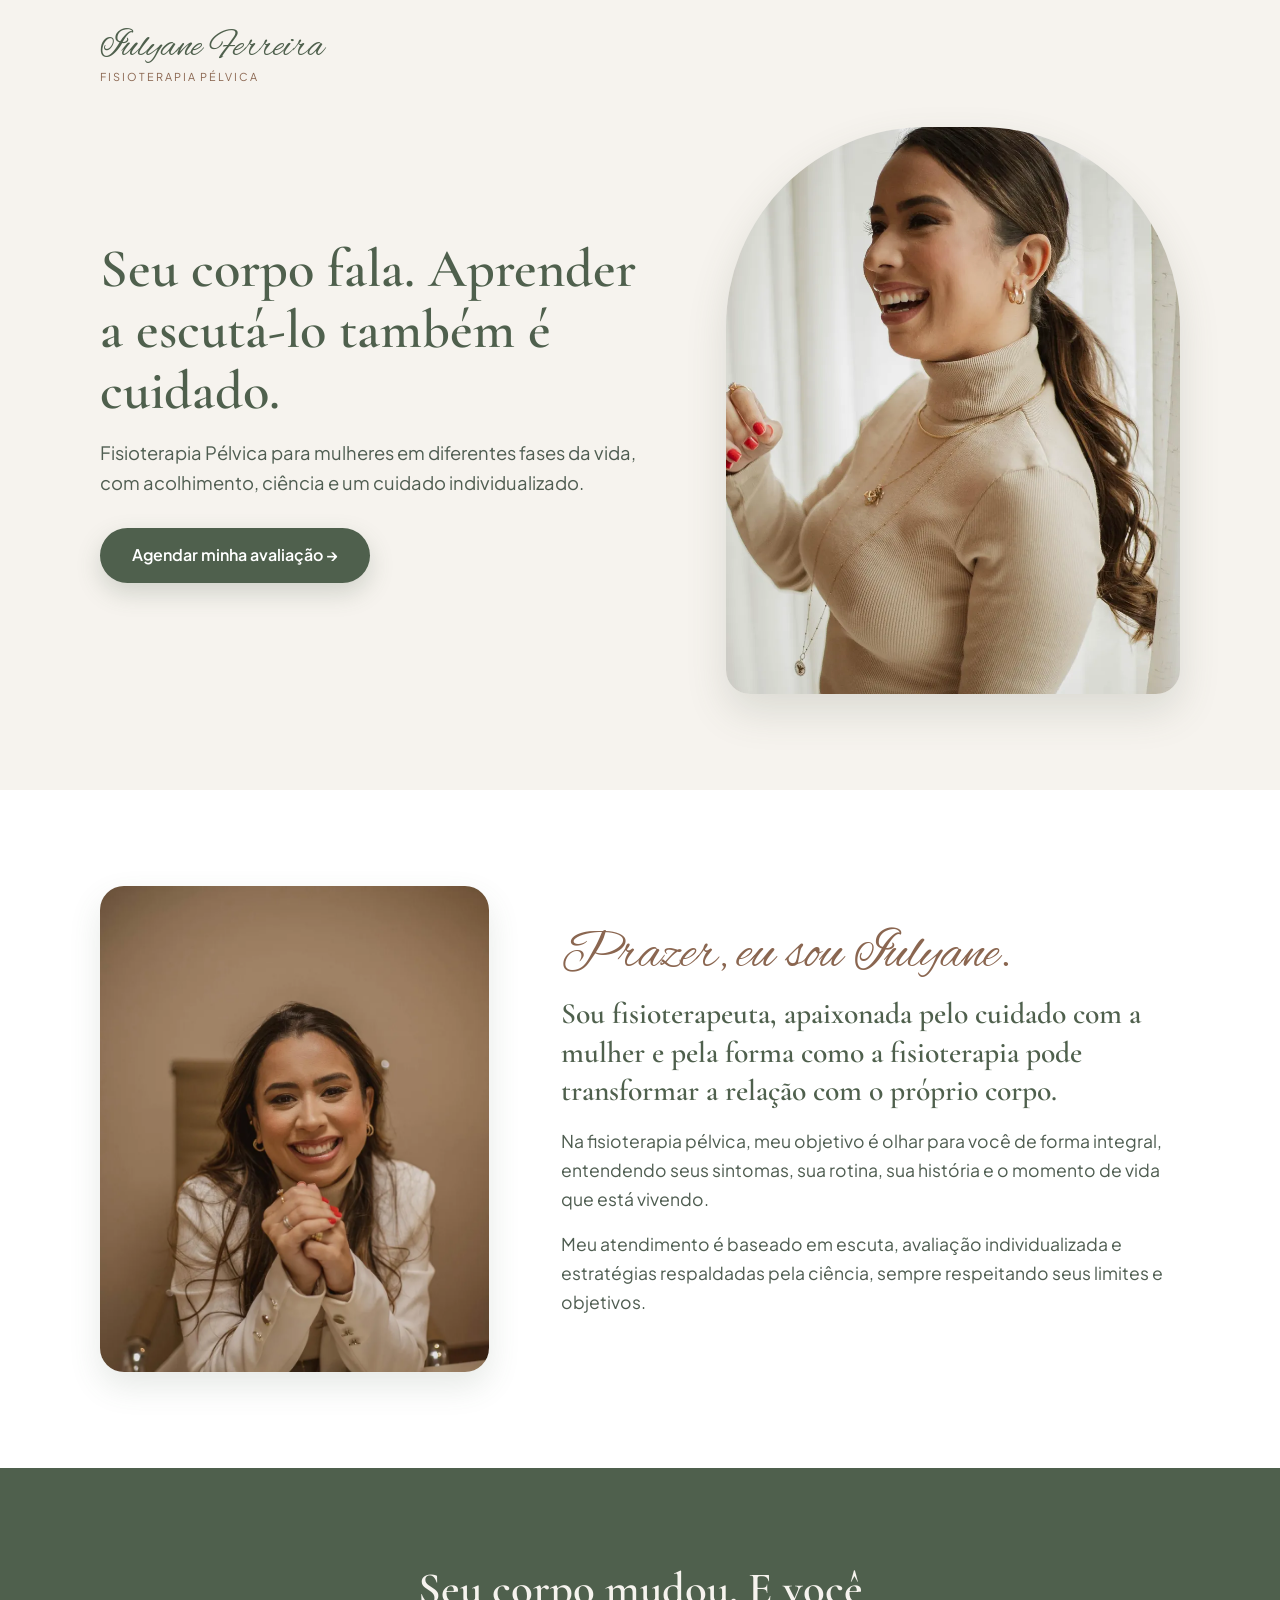
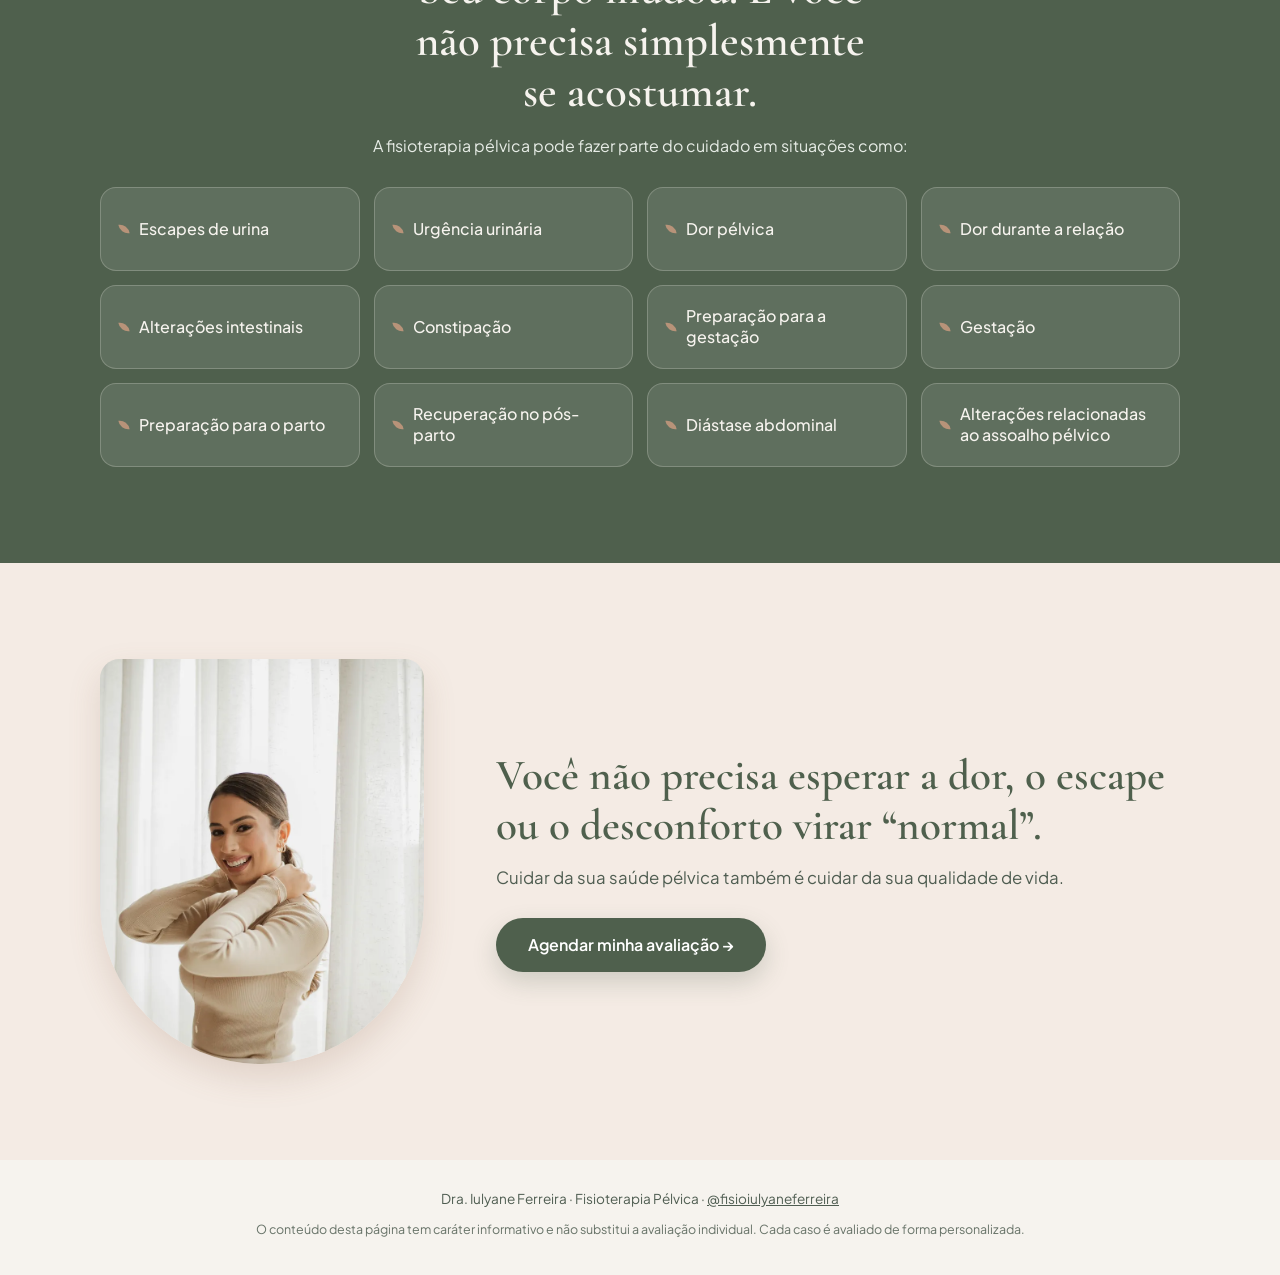
==== agendamento/index.html @ 3854b783 "feat: pagina /agendamento (fisioterapia pelvica) Co-Authored-By: Claude Sonnet 5.5 <noreply@anthropi" ====
<!DOCTYPE html>
<html lang="pt-BR">
<head>
  <meta charset="UTF-8">
  <meta name="viewport" content="width=device-width, initial-scale=1.0">

  <title>Fisioterapia Pélvica para Mulheres | Dra. Iulyane Ferreira</title>
  <meta name="description" content="Fisioterapia pélvica para mulheres em diferentes fases da vida, com acolhimento, ciência e cuidado individualizado. Agende sua avaliação com a Dra. Iulyane.">
  <meta name="author" content="Iulyane Ferreira">
  <meta name="robots" content="index, follow, max-image-preview:large">
  <link rel="canonical" href="https://iuly.vercel.app/agendamento">
  <meta name="theme-color" content="#F6F3EE">

  <meta property="og:locale" content="pt_BR">
  <meta property="og:type" content="website">
  <meta property="og:url" content="https://iuly.vercel.app/agendamento">
  <meta property="og:site_name" content="Dra. Iulyane Ferreira">
  <meta property="og:title" content="Fisioterapia Pélvica para Mulheres | Dra. Iulyane Ferreira">
  <meta property="og:description" content="Cuidado individualizado, com acolhimento e ciência, para mulheres em diferentes fases da vida. Agende sua avaliação.">
  <meta property="og:image" content="https://iuly.vercel.app/assets/images/agendamento/og-agendamento.jpg">
  <meta property="og:image:width" content="1200">
  <meta property="og:image:height" content="630">
  <meta property="og:image:alt" content="Dra. Iulyane Ferreira, fisioterapeuta pélvica, sorrindo perto de uma janela">
  <meta name="twitter:card" content="summary_large_image">
  <meta name="twitter:title" content="Fisioterapia Pélvica para Mulheres | Dra. Iulyane Ferreira">
  <meta name="twitter:description" content="Cuidado individualizado, com acolhimento e ciência, para mulheres em diferentes fases da vida.">
  <meta name="twitter:image" content="https://iuly.vercel.app/assets/images/agendamento/og-agendamento.jpg">

  <link rel="icon" type="image/png" sizes="32x32" href="/assets/images/logo_verde.png">
  <link rel="apple-touch-icon" href="/assets/images/logo_verde.png">

  <link rel="preload" as="image" href="/assets/images/agendamento/iuly-hero.webp" type="image/webp" fetchpriority="high">
  <link rel="preconnect" href="https://fonts.googleapis.com">
  <link rel="preconnect" href="https://fonts.gstatic.com" crossorigin>
  <link href="https://fonts.googleapis.com/css2?family=Alex+Brush&family=Cormorant+Garamond:wght@500;600;700&family=Plus+Jakarta+Sans:wght@400;500;600;700&display=swap" rel="stylesheet">
  <link rel="stylesheet" href="/agendamento/agendamento.css">

  <!-- Meta Pixel (mesmo pixel da LP) -->
  <script>
    !function(f,b,e,v,n,t,s)
    {if(f.fbq)return;n=f.fbq=function(){n.callMethod?
    n.callMethod.apply(n,arguments):n.queue.push(arguments)};
    if(!f._fbq)f._fbq=n;n.push=n;n.loaded=!0;n.version='2.0';
    n.queue=[];t=b.createElement(e);t.async=!0;
    t.src=v;s=b.getElementsByTagName(e)[0];
    s.parentNode.insertBefore(t,s)}(window, document,'script',
    'https://connect.facebook.net/en_US/fbevents.js');
    fbq('init', '1890959445088196');
    fbq('track', 'PageView');
    fbq('track', 'ViewContent', {content_name: 'Agendamento Fisioterapia Pélvica', content_category: 'Serviço'});
  </script>
  <noscript><img height="1" width="1" style="display:none" alt=""
    src="https://www.facebook.com/tr?id=1890959445088196&ev=PageView&noscript=1"
  /></noscript>

  <script type="application/ld+json">
  {
    "@context": "https://schema.org",
    "@type": ["LocalBusiness", "MedicalBusiness"],
    "name": "Dra. Iulyane Ferreira | Fisioterapia Pélvica",
    "description": "Fisioterapia pélvica para mulheres em diferentes fases da vida, com acolhimento, ciência e cuidado individualizado.",
    "url": "https://iuly.vercel.app/agendamento",
    "image": "https://iuly.vercel.app/assets/images/agendamento/og-agendamento.jpg",
    "sameAs": ["https://www.instagram.com/fisioiulyaneferreira/"],
    "employee": {
      "@type": "Person",
      "name": "Iulyane Ferreira",
      "jobTitle": "Fisioterapeuta pélvica",
      "sameAs": "https://www.instagram.com/fisioiulyaneferreira/"
    }
  }
  </script>
</head>
<body>
  <header class="topbar">
    <p class="brand">Iulyane Ferreira <span>Fisioterapia Pélvica</span></p>
  </header>

  <main>
    <!-- 1. Primeira tela -->
    <section class="hero">
      <div class="container hero-grid">
        <div class="hero-text">
          <h1>Seu corpo fala. Aprender a escutá-lo também é cuidado.</h1>
          <p class="lead">Fisioterapia Pélvica para mulheres em diferentes fases da vida, com acolhimento, ciência e um cuidado individualizado.</p>
          <a class="btn js-wa" href="https://wa.me/__WHATSAPP__?text=Ol%C3%A1%2C%20Iulyane!%20Vim%20pelo%20seu%20site%20e%20quero%20agendar%20minha%20avalia%C3%A7%C3%A3o%20de%20fisioterapia%20p%C3%A9lvica." target="_blank" rel="noopener" data-local="hero">Agendar minha avaliação →</a>
        </div>
        <div class="hero-photo">
          <img src="/assets/images/agendamento/iuly-hero.webp" alt="Dra. Iulyane Ferreira, fisioterapeuta pélvica, sorrindo ao lado de uma cortina clara" width="900" height="1350" fetchpriority="high">
        </div>
      </div>
    </section>

    <!-- 2. Apresentação -->
    <section class="about">
      <div class="container about-grid">
        <div class="about-photo">
          <img src="/assets/images/agendamento/iuly-apresentacao.webp" alt="Iulyane em seu consultório, sorrindo com as mãos entrelaçadas" width="900" height="1350" loading="lazy">
        </div>
        <div class="about-text">
          <p class="script">Prazer, eu sou Iulyane.</p>
          <p class="big">Sou fisioterapeuta, apaixonada pelo cuidado com a mulher e pela forma como a fisioterapia pode transformar a relação com o próprio corpo.</p>
          <p>Na fisioterapia pélvica, meu objetivo é olhar para você de forma integral, entendendo seus sintomas, sua rotina, sua história e o momento de vida que está vivendo.</p>
          <p>Meu atendimento é baseado em escuta, avaliação individualizada e estratégias respaldadas pela ciência, sempre respeitando seus limites e objetivos.</p>
        </div>
      </div>
    </section>

    <!-- 3. Quando pode ajudar -->
    <section class="help">
      <div class="container">
        <h2>Seu corpo mudou. E você não precisa simplesmente se acostumar.</h2>
        <p class="help-intro">A fisioterapia pélvica pode fazer parte do cuidado em situações como:</p>
        <ul class="topics">
          <li>Escapes de urina</li>
          <li>Urgência urinária</li>
          <li>Dor pélvica</li>
          <li>Dor durante a relação</li>
          <li>Alterações intestinais</li>
          <li>Constipação</li>
          <li>Preparação para a gestação</li>
          <li>Gestação</li>
          <li>Preparação para o parto</li>
          <li>Recuperação no pós-parto</li>
          <li>Diástase abdominal</li>
          <li>Alterações relacionadas ao assoalho pélvico</li>
        </ul>
      </div>
    </section>

    <!-- 4. Fechamento -->
    <section class="closing">
      <div class="container closing-grid">
        <div class="closing-photo">
          <img src="/assets/images/agendamento/iuly-fechamento.webp" alt="Iulyane sorrindo, com as mãos perto do ombro, junto a uma janela com cortinas" width="800" height="1200" loading="lazy">
        </div>
        <div class="closing-text">
          <h2>Você não precisa esperar a dor, o escape ou o desconforto virar “normal”.</h2>
          <p>Cuidar da sua saúde pélvica também é cuidar da sua qualidade de vida.</p>
          <a class="btn js-wa" href="https://wa.me/__WHATSAPP__?text=Ol%C3%A1%2C%20Iulyane!%20Vim%20pelo%20seu%20site%20e%20quero%20agendar%20minha%20avalia%C3%A7%C3%A3o%20de%20fisioterapia%20p%C3%A9lvica." target="_blank" rel="noopener" data-local="fechamento">Agendar minha avaliação →</a>
        </div>
      </div>
    </section>
  </main>

  <footer class="foot">
    <div class="container">
      <p>Dra. Iulyane Ferreira · Fisioterapia Pélvica · <a href="https://www.instagram.com/fisioiulyaneferreira/" target="_blank" rel="noopener">@fisioiulyaneferreira</a></p>
      <p class="disclaimer">O conteúdo desta página tem caráter informativo e não substitui a avaliação individual. Cada caso é avaliado de forma personalizada.</p>
    </div>
  </footer>

  <div class="sticky-cta" id="sticky-cta" aria-hidden="true">
    <a class="btn js-wa" href="https://wa.me/__WHATSAPP__?text=Ol%C3%A1%2C%20Iulyane!%20Vim%20pelo%20seu%20site%20e%20quero%20agendar%20minha%20avalia%C3%A7%C3%A3o%20de%20fisioterapia%20p%C3%A9lvica." target="_blank" rel="noopener" data-local="sticky" tabindex="-1">Agendar minha avaliação →</a>
  </div>

  <script src="/agendamento/agendamento.js" defer></script>
</body>
</html>
---- agendamento/agendamento.css ----
/* /agendamento — identidade da LP Recomeço Pós-Parto (sage, nude, creme) */
:root {
  --bg-main: #F6F3EE;
  --bg-surface: #FFFFFF;
  --sage: #4F604D;
  --sage-hover: #3E4D3C;
  --sage-light: #E7ECE6;
  --nude: #B89379;
  --nude-dark: #8A6650;
  --nude-light: #F4EBE4;
  --text-dark: #242E25;
  --text-muted: #4F5D51;
  --font-sans: 'Plus Jakarta Sans', system-ui, sans-serif;
  --font-serif: 'Cormorant Garamond', Georgia, serif;
  --font-script: 'Alex Brush', cursive;
}

*, *::before, *::after { box-sizing: border-box; margin: 0; padding: 0; }

html { font-size: 16px; background: var(--bg-main); -webkit-text-size-adjust: 100%; }

body {
  font-family: var(--font-sans);
  color: var(--text-dark);
  background: var(--bg-main);
  line-height: 1.65;
  overflow-x: hidden;
  -webkit-font-smoothing: antialiased;
}

img { max-width: 100%; height: auto; display: block; }
a { color: inherit; }

.container { width: 100%; max-width: 1120px; margin: 0 auto; padding: 0 20px; }

/* Topo */
.topbar { padding: 18px 20px 4px; display: flex; justify-content: center; }
.brand { font-family: var(--font-script); font-size: 2.1rem; line-height: 1; color: var(--sage); text-align: center; }
.brand span { display: block; font-family: var(--font-sans); font-size: 0.68rem; letter-spacing: .18em; text-transform: uppercase; color: var(--nude-dark); margin-top: 6px; }

/* Botão */
.btn {
  display: inline-flex; align-items: center; justify-content: center;
  min-height: 54px; padding: 14px 32px;
  background: var(--sage); color: #fff;
  font-weight: 600; font-size: 1rem; text-decoration: none; text-align: center;
  border-radius: 9999px;
  box-shadow: 0 10px 24px rgba(79, 96, 77, 0.22);
  transition: background .2s, transform .2s;
}
.btn:hover, .btn:focus-visible { background: var(--sage-hover); transform: translateY(-1px); }
.btn:focus-visible { outline: 3px solid var(--nude); outline-offset: 3px; }

/* 1. Hero (mobile first) */
.hero { padding: 20px 0 48px; }
.hero-grid { display: flex; flex-direction: column; gap: 28px; }
.hero-photo { order: -1; }
.hero-photo img {
  width: 100%; max-width: 340px; aspect-ratio: 4 / 5; object-fit: cover; object-position: 50% 18%;
  margin: 0 auto;
  border-radius: 200px 200px 24px 24px;
  box-shadow: 0 18px 40px rgba(79, 96, 77, 0.16);
}
.hero-text { text-align: center; }
h1 {
  font-family: var(--font-serif); font-weight: 600;
  font-size: 2.3rem; line-height: 1.12; color: var(--sage);
  margin-bottom: 16px;
}
.lead { font-size: 1.05rem; color: var(--text-muted); max-width: 34rem; margin: 0 auto 26px; }
.hero-text .btn { width: 100%; max-width: 360px; }

/* 2. Apresentação */
.about { padding: 52px 0; background: var(--bg-surface); }
.about-grid { display: flex; flex-direction: column; gap: 30px; }
.about-photo img {
  width: 100%; max-width: 340px; aspect-ratio: 4 / 5; object-fit: cover; object-position: 50% 30%;
  margin: 0 auto; border-radius: 24px;
  box-shadow: 0 14px 32px rgba(79, 96, 77, 0.14);
}
.about-text p { margin-bottom: 16px; color: var(--text-muted); font-size: 1.02rem; }
.about-text .script { font-family: var(--font-script); font-size: 2.6rem; line-height: 1.1; color: var(--nude-dark); margin-bottom: 10px; }
.about-text .big { font-family: var(--font-serif); font-weight: 600; font-size: 1.5rem; line-height: 1.3; color: var(--sage); }

/* 3. Quando pode ajudar */
.help { padding: 56px 0; background: var(--sage); color: #F6F3EE; }
.help h2 { font-family: var(--font-serif); font-weight: 600; font-size: 2rem; line-height: 1.15; text-align: center; margin-bottom: 14px; }
.help-intro { text-align: center; color: #E7ECE6; margin-bottom: 28px; }
.topics { list-style: none; display: grid; grid-template-columns: 1fr 1fr; gap: 10px; }
.topics li {
  display: flex; align-items: center; gap: 10px;
  padding: 14px 14px; min-height: 64px;
  background: rgba(246, 243, 238, 0.1);
  border: 1px solid rgba(246, 243, 238, 0.22);
  border-radius: 16px;
  font-size: 0.92rem; font-weight: 500; line-height: 1.3;
}
.topics li::before {
  content: ""; flex: 0 0 10px; height: 10px; border-radius: 0 100% 0 100%;
  background: var(--nude); transform: rotate(-8deg);
}

/* 4. Fechamento */
.closing { padding: 56px 0 64px; background: var(--nude-light); }
.closing-grid { display: flex; flex-direction: column; gap: 28px; align-items: center; text-align: center; }
.closing-photo img {
  width: 100%; max-width: 280px; aspect-ratio: 4 / 5; object-fit: cover; object-position: 50% 25%;
  border-radius: 24px 24px 200px 200px;
  box-shadow: 0 14px 32px rgba(138, 102, 80, 0.18);
}
.closing h2 { font-family: var(--font-serif); font-weight: 600; font-size: 2rem; line-height: 1.15; color: var(--sage); margin-bottom: 14px; }
.closing p { color: var(--text-muted); font-size: 1.05rem; margin-bottom: 26px; }
.closing .btn { width: 100%; max-width: 360px; }

/* Rodapé */
.foot { padding: 28px 0 96px; text-align: center; font-size: 0.85rem; color: var(--text-muted); }
.foot a { text-decoration: underline; }
.disclaimer { margin-top: 8px; font-size: 0.78rem; opacity: 0.85; }

/* Botão fixo (só mobile) */
.sticky-cta {
  position: fixed; left: 0; right: 0; bottom: 0; z-index: 20;
  padding: 10px 16px calc(10px + env(safe-area-inset-bottom));
  background: rgba(246, 243, 238, 0.94);
  backdrop-filter: blur(8px);
  box-shadow: 0 -6px 20px rgba(36, 46, 37, 0.08);
  transform: translateY(110%); transition: transform .3s;
}
.sticky-cta.show { transform: translateY(0); }
.sticky-cta .btn { width: 100%; min-height: 50px; }

@media (prefers-reduced-motion: reduce) {
  .btn, .sticky-cta { transition: none; }
}

/* Desktop */
@media (min-width: 900px) {
  .topbar { padding-top: 28px; justify-content: flex-start; max-width: 1120px; margin: 0 auto; padding-left: 20px; }
  .brand { text-align: left; font-size: 2.4rem; }
  .hero { padding: 40px 0 96px; }
  .hero-grid { flex-direction: row; align-items: center; gap: 64px; }
  .hero-photo { order: 0; flex: 0 0 42%; }
  .hero-photo img { max-width: 100%; }
  .hero-text { text-align: left; flex: 1; }
  .lead { margin: 0 0 30px; font-size: 1.15rem; }
  h1 { font-size: 3.4rem; }
  .hero-text .btn { width: auto; }

  .about { padding: 96px 0; }
  .about-grid { flex-direction: row; align-items: center; gap: 72px; }
  .about-photo { flex: 0 0 36%; }
  .about-photo img { max-width: 100%; }
  .about-text { flex: 1; }
  .about-text .script { font-size: 3.4rem; }
  .about-text .big { font-size: 1.85rem; }
  .about-text p { font-size: 1.1rem; }

  .help { padding: 96px 0; }
  .help h2 { font-size: 2.8rem; max-width: 22ch; margin-left: auto; margin-right: auto; }
  .topics { grid-template-columns: repeat(4, 1fr); gap: 14px; }
  .topics li { font-size: 1rem; padding: 18px; min-height: 84px; }

  .closing { padding: 96px 0; }
  .closing-grid { flex-direction: row; gap: 72px; text-align: left; }
  .closing-photo { flex: 0 0 30%; }
  .closing-photo img { max-width: 100%; }
  .closing-text { flex: 1; }
  .closing h2 { font-size: 2.7rem; }
  .closing .btn { width: auto; }

  .foot { padding-bottom: 36px; }
  .sticky-cta { display: none; }
}
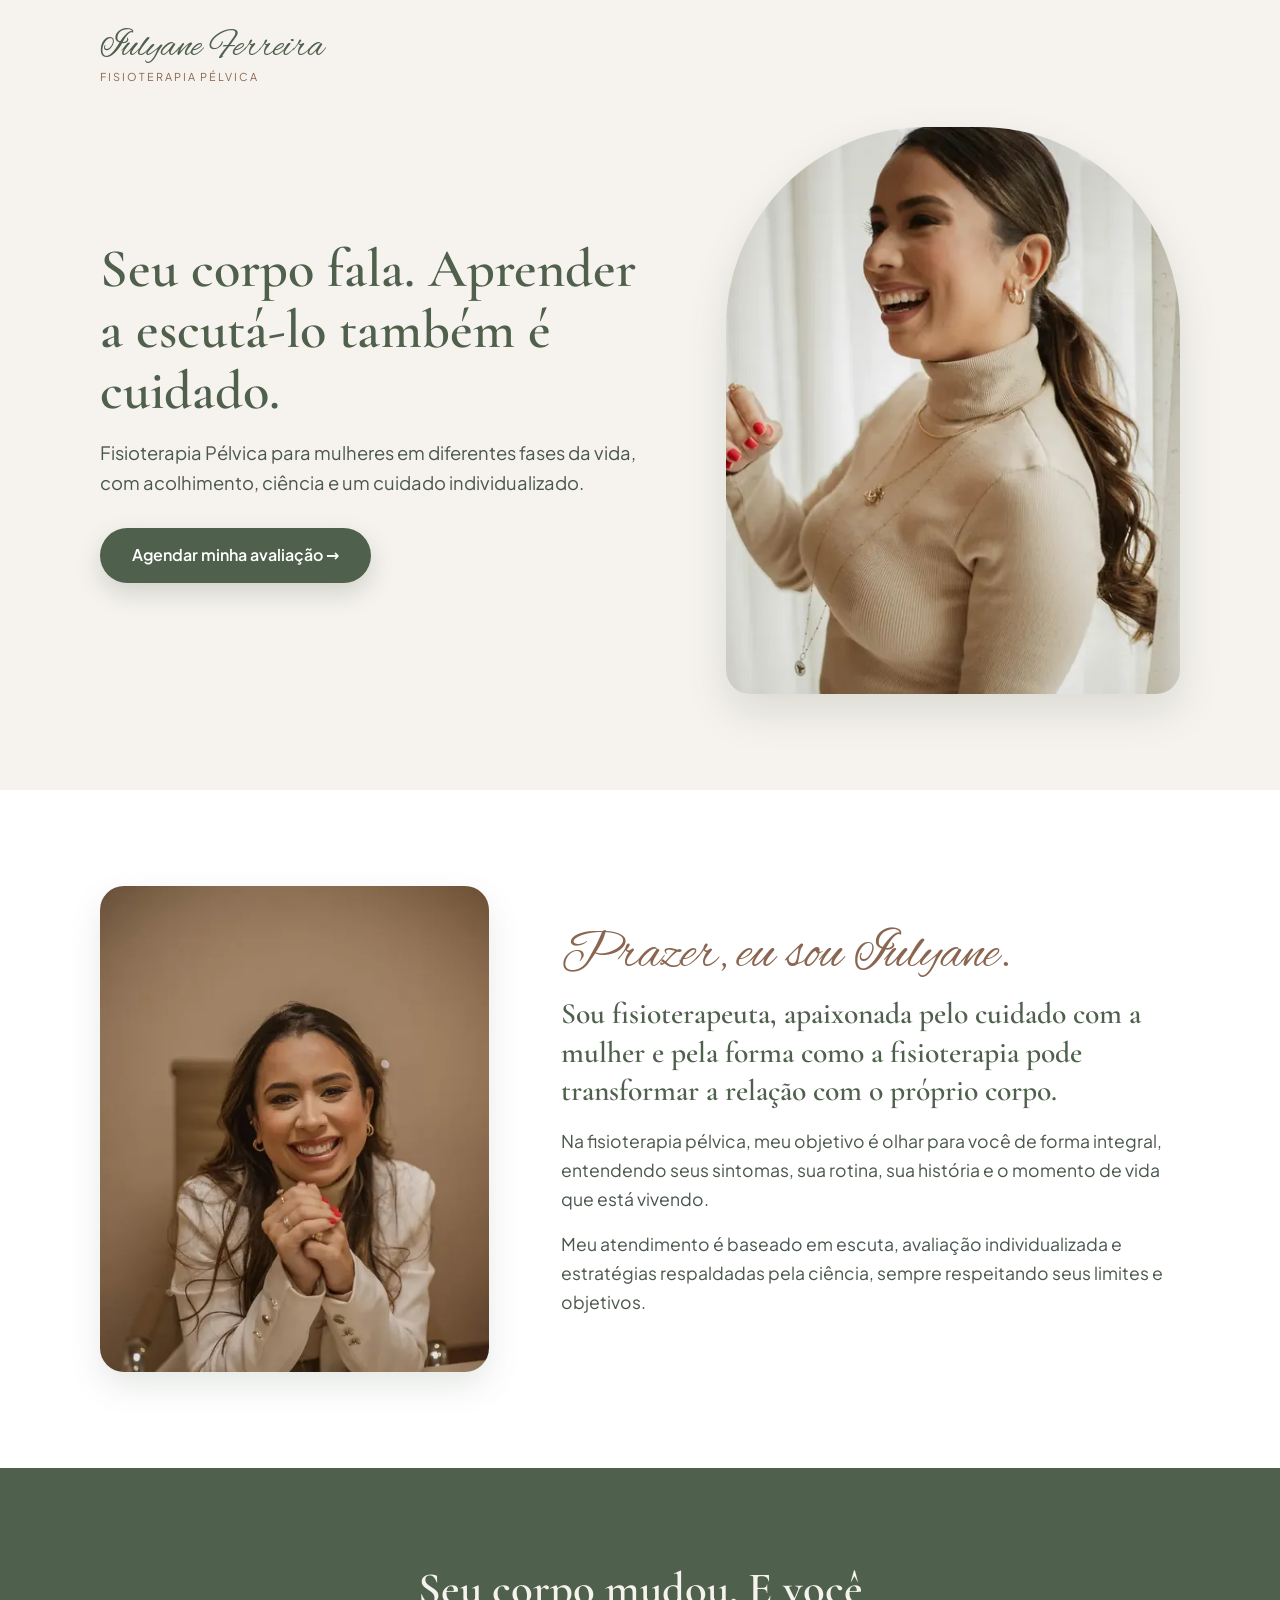
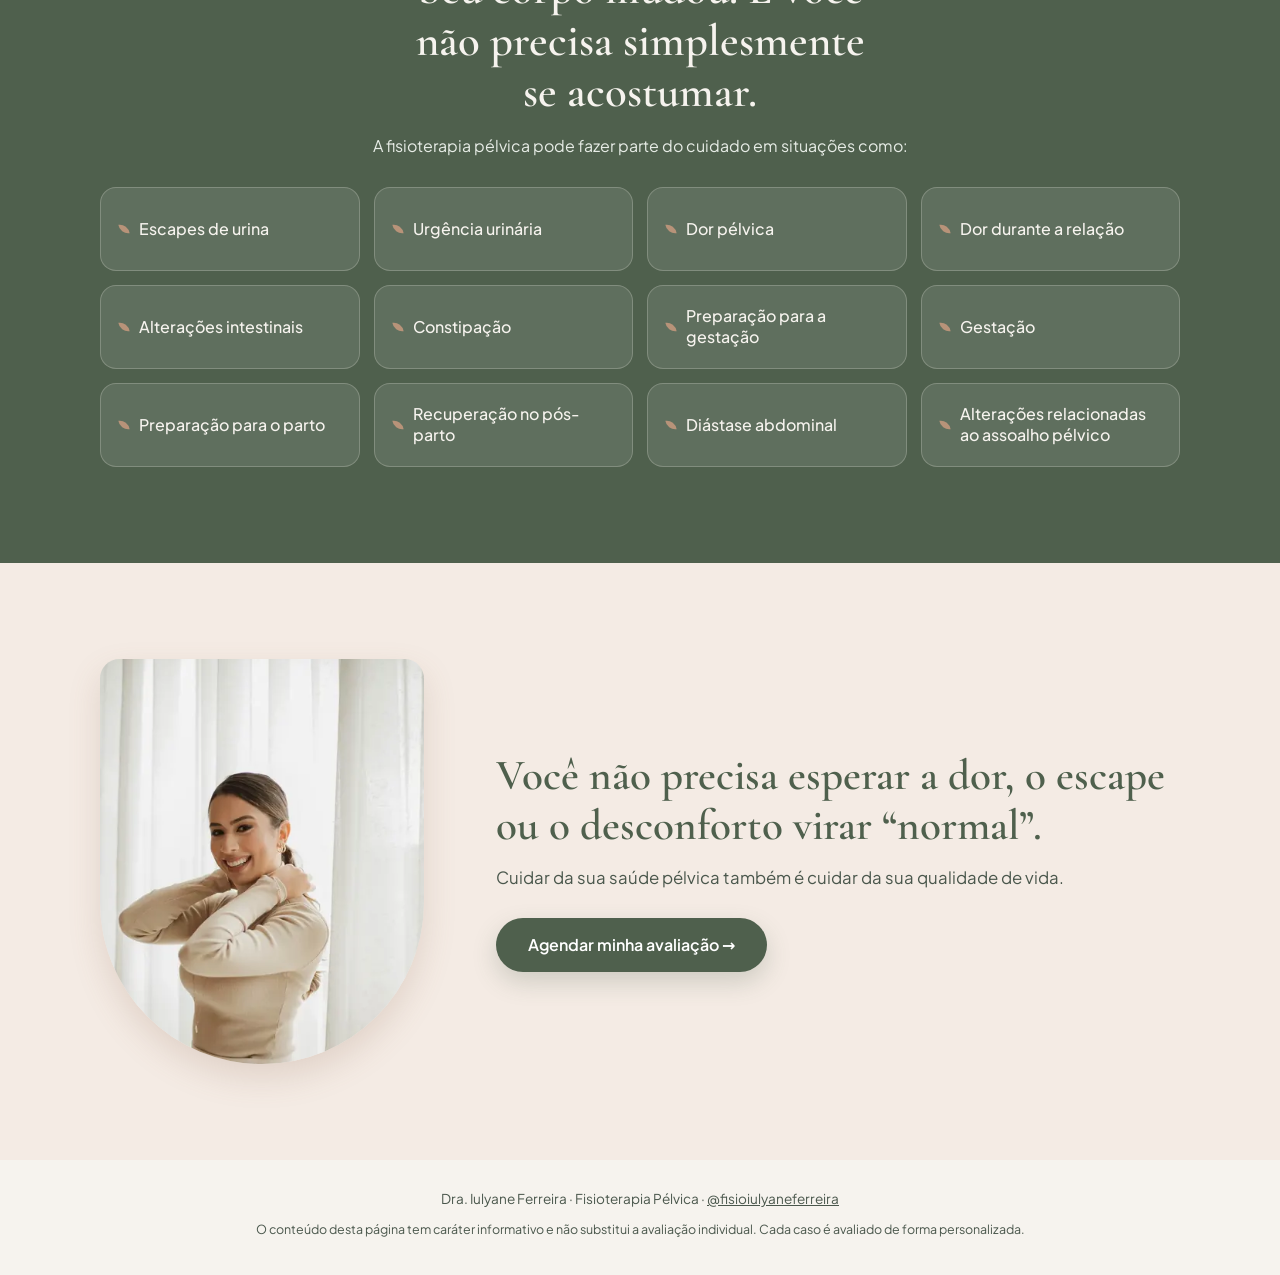
==== commit 47f08bf4: "perf: /agendamento com fontes proprias, CSS inline, srcset e contraste do rodape Co-Authored-By: Cla" ====
--- a/agendamento/index.html
+++ b/agendamento/index.html
@@ -29,11 +29,187 @@
   <link rel="icon" type="image/png" sizes="32x32" href="/assets/images/logo_verde.png">
   <link rel="apple-touch-icon" href="/assets/images/logo_verde.png">
 
-  <link rel="preload" as="image" href="/assets/images/agendamento/iuly-hero.webp" type="image/webp" fetchpriority="high">
-  <link rel="preconnect" href="https://fonts.googleapis.com">
-  <link rel="preconnect" href="https://fonts.gstatic.com" crossorigin>
-  <link href="https://fonts.googleapis.com/css2?family=Alex+Brush&family=Cormorant+Garamond:wght@500;600;700&family=Plus+Jakarta+Sans:wght@400;500;600;700&display=swap" rel="stylesheet">
-  <link rel="stylesheet" href="/agendamento/agendamento.css">
+  <link rel="preload" as="image" type="image/webp" fetchpriority="high" href="/assets/images/agendamento/iuly-hero-sm.webp" imagesrcset="/assets/images/agendamento/iuly-hero-sm.webp 480w, /assets/images/agendamento/iuly-hero.webp 900w" imagesizes="(min-width: 900px) 470px, 340px">
+  <link rel="preload" as="font" type="font/woff2" href="/assets/fonts/cormorant-garamond-600.woff2" crossorigin>
+  <link rel="preload" as="font" type="font/woff2" href="/assets/fonts/plus-jakarta-sans.woff2" crossorigin>
+  <style>
+@font-face{font-family:'Cormorant Garamond';font-style:normal;font-weight:600;font-display:swap;src:url(/assets/fonts/cormorant-garamond-600.woff2) format('woff2')}
+@font-face{font-family:'Plus Jakarta Sans';font-style:normal;font-weight:400 700;font-display:swap;src:url(/assets/fonts/plus-jakarta-sans.woff2) format('woff2')}
+@font-face{font-family:'Alex Brush';font-style:normal;font-weight:400;font-display:swap;src:url(/assets/fonts/alex-brush-400.woff2) format('woff2')}
+/* /agendamento — identidade da LP Recomeço Pós-Parto (sage, nude, creme) */
+:root {
+  --bg-main: #F6F3EE;
+  --bg-surface: #FFFFFF;
+  --sage: #4F604D;
+  --sage-hover: #3E4D3C;
+  --sage-light: #E7ECE6;
+  --nude: #B89379;
+  --nude-dark: #8A6650;
+  --nude-light: #F4EBE4;
+  --text-dark: #242E25;
+  --text-muted: #4A574C;
+  --font-sans: 'Plus Jakarta Sans', system-ui, sans-serif;
+  --font-serif: 'Cormorant Garamond', Georgia, serif;
+  --font-script: 'Alex Brush', cursive;
+}
+
+*, *::before, *::after { box-sizing: border-box; margin: 0; padding: 0; }
+
+html { font-size: 16px; background: var(--bg-main); -webkit-text-size-adjust: 100%; }
+
+body {
+  font-family: var(--font-sans);
+  color: var(--text-dark);
+  background: var(--bg-main);
+  line-height: 1.65;
+  overflow-x: hidden;
+  -webkit-font-smoothing: antialiased;
+}
+
+img { max-width: 100%; height: auto; display: block; }
+a { color: inherit; }
+
+.container { width: 100%; max-width: 1120px; margin: 0 auto; padding: 0 20px; }
+
+/* Topo */
+.topbar { padding: 18px 20px 4px; display: flex; justify-content: center; }
+.brand { font-family: var(--font-script); font-size: 2.1rem; line-height: 1; color: var(--sage); text-align: center; }
+.brand span { display: block; font-family: var(--font-sans); font-size: 0.68rem; letter-spacing: .18em; text-transform: uppercase; color: var(--nude-dark); margin-top: 6px; }
+
+/* Botão */
+.btn {
+  display: inline-flex; align-items: center; justify-content: center;
+  min-height: 54px; padding: 14px 32px;
+  background: var(--sage); color: #fff;
+  font-weight: 600; font-size: 1rem; text-decoration: none; text-align: center;
+  border-radius: 9999px;
+  box-shadow: 0 10px 24px rgba(79, 96, 77, 0.22);
+  transition: background .2s, transform .2s;
+}
+.btn:hover, .btn:focus-visible { background: var(--sage-hover); transform: translateY(-1px); }
+.btn:focus-visible { outline: 3px solid var(--nude); outline-offset: 3px; }
+
+/* 1. Hero (mobile first) */
+.hero { padding: 20px 0 48px; }
+.hero-grid { display: flex; flex-direction: column; gap: 28px; }
+.hero-photo { order: -1; }
+.hero-photo img {
+  width: 100%; max-width: 340px; aspect-ratio: 4 / 5; object-fit: cover; object-position: 50% 18%;
+  margin: 0 auto;
+  border-radius: 200px 200px 24px 24px;
+  box-shadow: 0 18px 40px rgba(79, 96, 77, 0.16);
+}
+.hero-text { text-align: center; }
+h1 {
+  font-family: var(--font-serif); font-weight: 600;
+  font-size: 2.3rem; line-height: 1.12; color: var(--sage);
+  margin-bottom: 16px;
+}
+.lead { font-size: 1.05rem; color: var(--text-muted); max-width: 34rem; margin: 0 auto 26px; }
+.hero-text .btn { width: 100%; max-width: 360px; }
+
+/* 2. Apresentação */
+.about { padding: 52px 0; background: var(--bg-surface); }
+.about-grid { display: flex; flex-direction: column; gap: 30px; }
+.about-photo img {
+  width: 100%; max-width: 340px; aspect-ratio: 4 / 5; object-fit: cover; object-position: 50% 30%;
+  margin: 0 auto; border-radius: 24px;
+  box-shadow: 0 14px 32px rgba(79, 96, 77, 0.14);
+}
+.about-text p { margin-bottom: 16px; color: var(--text-muted); font-size: 1.02rem; }
+.about-text .script { font-family: var(--font-script); font-size: 2.6rem; line-height: 1.1; color: var(--nude-dark); margin-bottom: 10px; }
+.about-text .big { font-family: var(--font-serif); font-weight: 600; font-size: 1.5rem; line-height: 1.3; color: var(--sage); }
+
+/* 3. Quando pode ajudar */
+.help { padding: 56px 0; background: var(--sage); color: #F6F3EE; }
+.help h2 { font-family: var(--font-serif); font-weight: 600; font-size: 2rem; line-height: 1.15; text-align: center; margin-bottom: 14px; }
+.help-intro { text-align: center; color: #E7ECE6; margin-bottom: 28px; }
+.topics { list-style: none; display: grid; grid-template-columns: 1fr 1fr; gap: 10px; }
+.topics li {
+  display: flex; align-items: center; gap: 10px;
+  padding: 14px 14px; min-height: 64px;
+  background: rgba(246, 243, 238, 0.1);
+  border: 1px solid rgba(246, 243, 238, 0.22);
+  border-radius: 16px;
+  font-size: 0.92rem; font-weight: 500; line-height: 1.3;
+}
+.topics li::before {
+  content: ""; flex: 0 0 10px; height: 10px; border-radius: 0 100% 0 100%;
+  background: var(--nude); transform: rotate(-8deg);
+}
+
+/* 4. Fechamento */
+.closing { padding: 56px 0 64px; background: var(--nude-light); }
+.closing-grid { display: flex; flex-direction: column; gap: 28px; align-items: center; text-align: center; }
+.closing-photo img {
+  width: 100%; max-width: 280px; aspect-ratio: 4 / 5; object-fit: cover; object-position: 50% 25%;
+  border-radius: 24px 24px 200px 200px;
+  box-shadow: 0 14px 32px rgba(138, 102, 80, 0.18);
+}
+.closing h2 { font-family: var(--font-serif); font-weight: 600; font-size: 2rem; line-height: 1.15; color: var(--sage); margin-bottom: 14px; }
+.closing p { color: var(--text-muted); font-size: 1.05rem; margin-bottom: 26px; }
+.closing .btn { width: 100%; max-width: 360px; }
+
+/* Rodapé */
+.foot { padding: 28px 0 96px; text-align: center; font-size: 0.85rem; color: var(--text-muted); }
+.foot a { text-decoration: underline; }
+.disclaimer { margin-top: 8px; font-size: 0.78rem;  }
+
+/* Botão fixo (só mobile) */
+.sticky-cta {
+  position: fixed; left: 0; right: 0; bottom: 0; z-index: 20;
+  padding: 10px 16px calc(10px + env(safe-area-inset-bottom));
+  background: rgba(246, 243, 238, 0.94);
+  backdrop-filter: blur(8px);
+  box-shadow: 0 -6px 20px rgba(36, 46, 37, 0.08);
+  transform: translateY(110%); transition: transform .3s;
+}
+.sticky-cta.show { transform: translateY(0); }
+.sticky-cta .btn { width: 100%; min-height: 50px; }
+
+@media (prefers-reduced-motion: reduce) {
+  .btn, .sticky-cta { transition: none; }
+}
+
+/* Desktop */
+@media (min-width: 900px) {
+  .topbar { padding-top: 28px; justify-content: flex-start; max-width: 1120px; margin: 0 auto; padding-left: 20px; }
+  .brand { text-align: left; font-size: 2.4rem; }
+  .hero { padding: 40px 0 96px; }
+  .hero-grid { flex-direction: row; align-items: center; gap: 64px; }
+  .hero-photo { order: 0; flex: 0 0 42%; }
+  .hero-photo img { max-width: 100%; }
+  .hero-text { text-align: left; flex: 1; }
+  .lead { margin: 0 0 30px; font-size: 1.15rem; }
+  h1 { font-size: 3.4rem; }
+  .hero-text .btn { width: auto; }
+
+  .about { padding: 96px 0; }
+  .about-grid { flex-direction: row; align-items: center; gap: 72px; }
+  .about-photo { flex: 0 0 36%; }
+  .about-photo img { max-width: 100%; }
+  .about-text { flex: 1; }
+  .about-text .script { font-size: 3.4rem; }
+  .about-text .big { font-size: 1.85rem; }
+  .about-text p { font-size: 1.1rem; }
+
+  .help { padding: 96px 0; }
+  .help h2 { font-size: 2.8rem; max-width: 22ch; margin-left: auto; margin-right: auto; }
+  .topics { grid-template-columns: repeat(4, 1fr); gap: 14px; }
+  .topics li { font-size: 1rem; padding: 18px; min-height: 84px; }
+
+  .closing { padding: 96px 0; }
+  .closing-grid { flex-direction: row; gap: 72px; text-align: left; }
+  .closing-photo { flex: 0 0 30%; }
+  .closing-photo img { max-width: 100%; }
+  .closing-text { flex: 1; }
+  .closing h2 { font-size: 2.7rem; }
+  .closing .btn { width: auto; }
+
+  .foot { padding-bottom: 36px; }
+  .sticky-cta { display: none; }
+}
+  </style>
 
   <!-- Meta Pixel (mesmo pixel da LP) -->
   <script>
@@ -83,10 +259,10 @@
         <div class="hero-text">
           <h1>Seu corpo fala. Aprender a escutá-lo também é cuidado.</h1>
           <p class="lead">Fisioterapia Pélvica para mulheres em diferentes fases da vida, com acolhimento, ciência e um cuidado individualizado.</p>
-          <a class="btn js-wa" href="https://wa.me/__WHATSAPP__?text=Ol%C3%A1%2C%20Iulyane!%20Vim%20pelo%20seu%20site%20e%20quero%20agendar%20minha%20avalia%C3%A7%C3%A3o%20de%20fisioterapia%20p%C3%A9lvica." target="_blank" rel="noopener" data-local="hero">Agendar minha avaliação →</a>
+          <a class="btn js-wa" href="https://wa.me/5581997120047?text=Ol%C3%A1%2C%20Iulyane!%20Vim%20pelo%20seu%20site%20e%20quero%20agendar%20minha%20avalia%C3%A7%C3%A3o%20de%20fisioterapia%20p%C3%A9lvica." target="_blank" rel="noopener" data-local="hero">Agendar minha avaliação →</a>
         </div>
         <div class="hero-photo">
-          <img src="/assets/images/agendamento/iuly-hero.webp" alt="Dra. Iulyane Ferreira, fisioterapeuta pélvica, sorrindo ao lado de uma cortina clara" width="900" height="1350" fetchpriority="high">
+          <img src="/assets/images/agendamento/iuly-hero-sm.webp" srcset="/assets/images/agendamento/iuly-hero-sm.webp 480w, /assets/images/agendamento/iuly-hero.webp 900w" sizes="(min-width: 900px) 470px, 340px" alt="Dra. Iulyane Ferreira, fisioterapeuta pélvica, sorrindo ao lado de uma cortina clara" width="900" height="1350" fetchpriority="high">
         </div>
       </div>
     </section>
@@ -95,7 +271,7 @@
     <section class="about">
       <div class="container about-grid">
         <div class="about-photo">
-          <img src="/assets/images/agendamento/iuly-apresentacao.webp" alt="Iulyane em seu consultório, sorrindo com as mãos entrelaçadas" width="900" height="1350" loading="lazy">
+          <img src="/assets/images/agendamento/iuly-apresentacao-sm.webp" srcset="/assets/images/agendamento/iuly-apresentacao-sm.webp 480w, /assets/images/agendamento/iuly-apresentacao.webp 900w" sizes="(min-width: 900px) 400px, 340px" alt="Iulyane em seu consultório, sorrindo com as mãos entrelaçadas" width="900" height="1350" loading="lazy">
         </div>
         <div class="about-text">
           <p class="script">Prazer, eu sou Iulyane.</p>
@@ -132,12 +308,12 @@
     <section class="closing">
       <div class="container closing-grid">
         <div class="closing-photo">
-          <img src="/assets/images/agendamento/iuly-fechamento.webp" alt="Iulyane sorrindo, com as mãos perto do ombro, junto a uma janela com cortinas" width="800" height="1200" loading="lazy">
+          <img src="/assets/images/agendamento/iuly-fechamento-sm.webp" srcset="/assets/images/agendamento/iuly-fechamento-sm.webp 420w, /assets/images/agendamento/iuly-fechamento.webp 800w" sizes="(min-width: 900px) 340px, 280px" alt="Iulyane sorrindo, com as mãos perto do ombro, junto a uma janela com cortinas" width="800" height="1200" loading="lazy">
         </div>
         <div class="closing-text">
           <h2>Você não precisa esperar a dor, o escape ou o desconforto virar “normal”.</h2>
           <p>Cuidar da sua saúde pélvica também é cuidar da sua qualidade de vida.</p>
-          <a class="btn js-wa" href="https://wa.me/__WHATSAPP__?text=Ol%C3%A1%2C%20Iulyane!%20Vim%20pelo%20seu%20site%20e%20quero%20agendar%20minha%20avalia%C3%A7%C3%A3o%20de%20fisioterapia%20p%C3%A9lvica." target="_blank" rel="noopener" data-local="fechamento">Agendar minha avaliação →</a>
+          <a class="btn js-wa" href="https://wa.me/5581997120047?text=Ol%C3%A1%2C%20Iulyane!%20Vim%20pelo%20seu%20site%20e%20quero%20agendar%20minha%20avalia%C3%A7%C3%A3o%20de%20fisioterapia%20p%C3%A9lvica." target="_blank" rel="noopener" data-local="fechamento">Agendar minha avaliação →</a>
         </div>
       </div>
     </section>
@@ -151,7 +327,7 @@
   </footer>
 
   <div class="sticky-cta" id="sticky-cta" aria-hidden="true">
-    <a class="btn js-wa" href="https://wa.me/__WHATSAPP__?text=Ol%C3%A1%2C%20Iulyane!%20Vim%20pelo%20seu%20site%20e%20quero%20agendar%20minha%20avalia%C3%A7%C3%A3o%20de%20fisioterapia%20p%C3%A9lvica." target="_blank" rel="noopener" data-local="sticky" tabindex="-1">Agendar minha avaliação →</a>
+    <a class="btn js-wa" href="https://wa.me/5581997120047?text=Ol%C3%A1%2C%20Iulyane!%20Vim%20pelo%20seu%20site%20e%20quero%20agendar%20minha%20avalia%C3%A7%C3%A3o%20de%20fisioterapia%20p%C3%A9lvica." target="_blank" rel="noopener" data-local="sticky" tabindex="-1">Agendar minha avaliação →</a>
   </div>
 
   <script src="/agendamento/agendamento.js" defer></script>
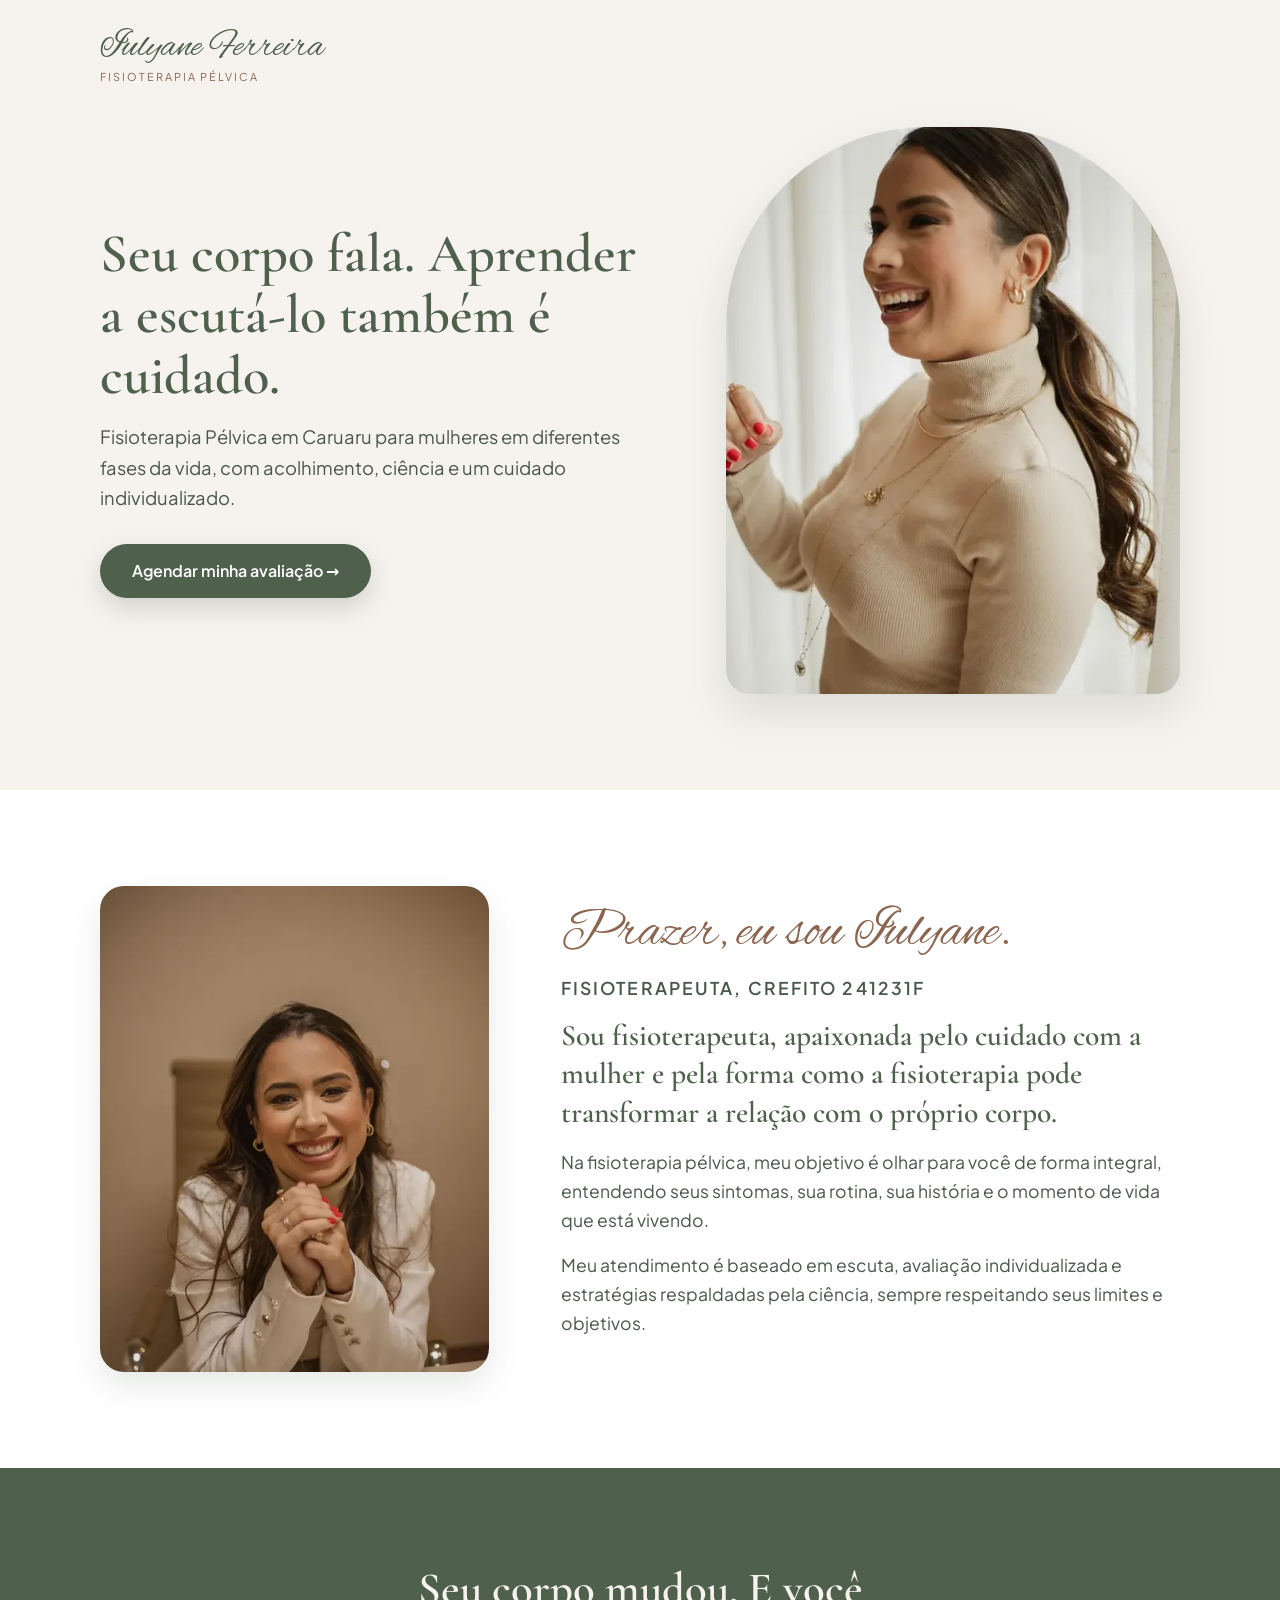
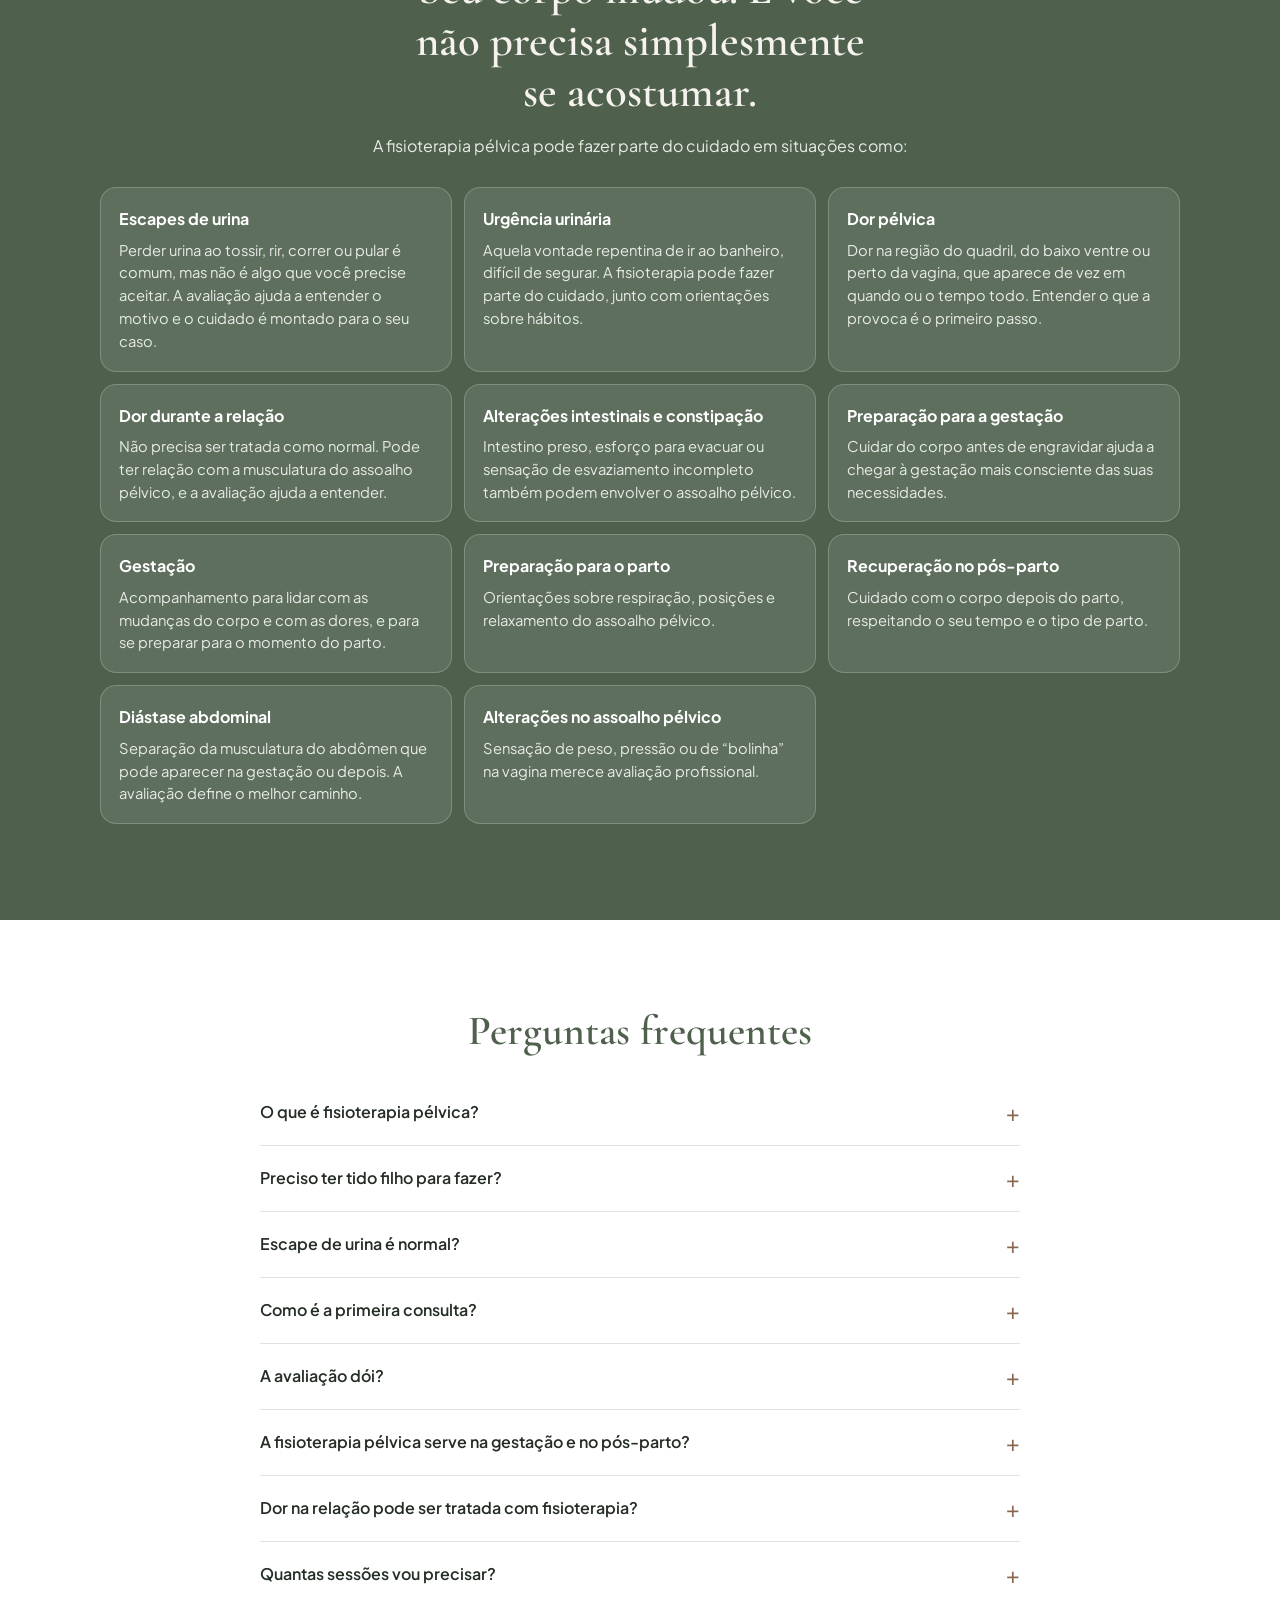
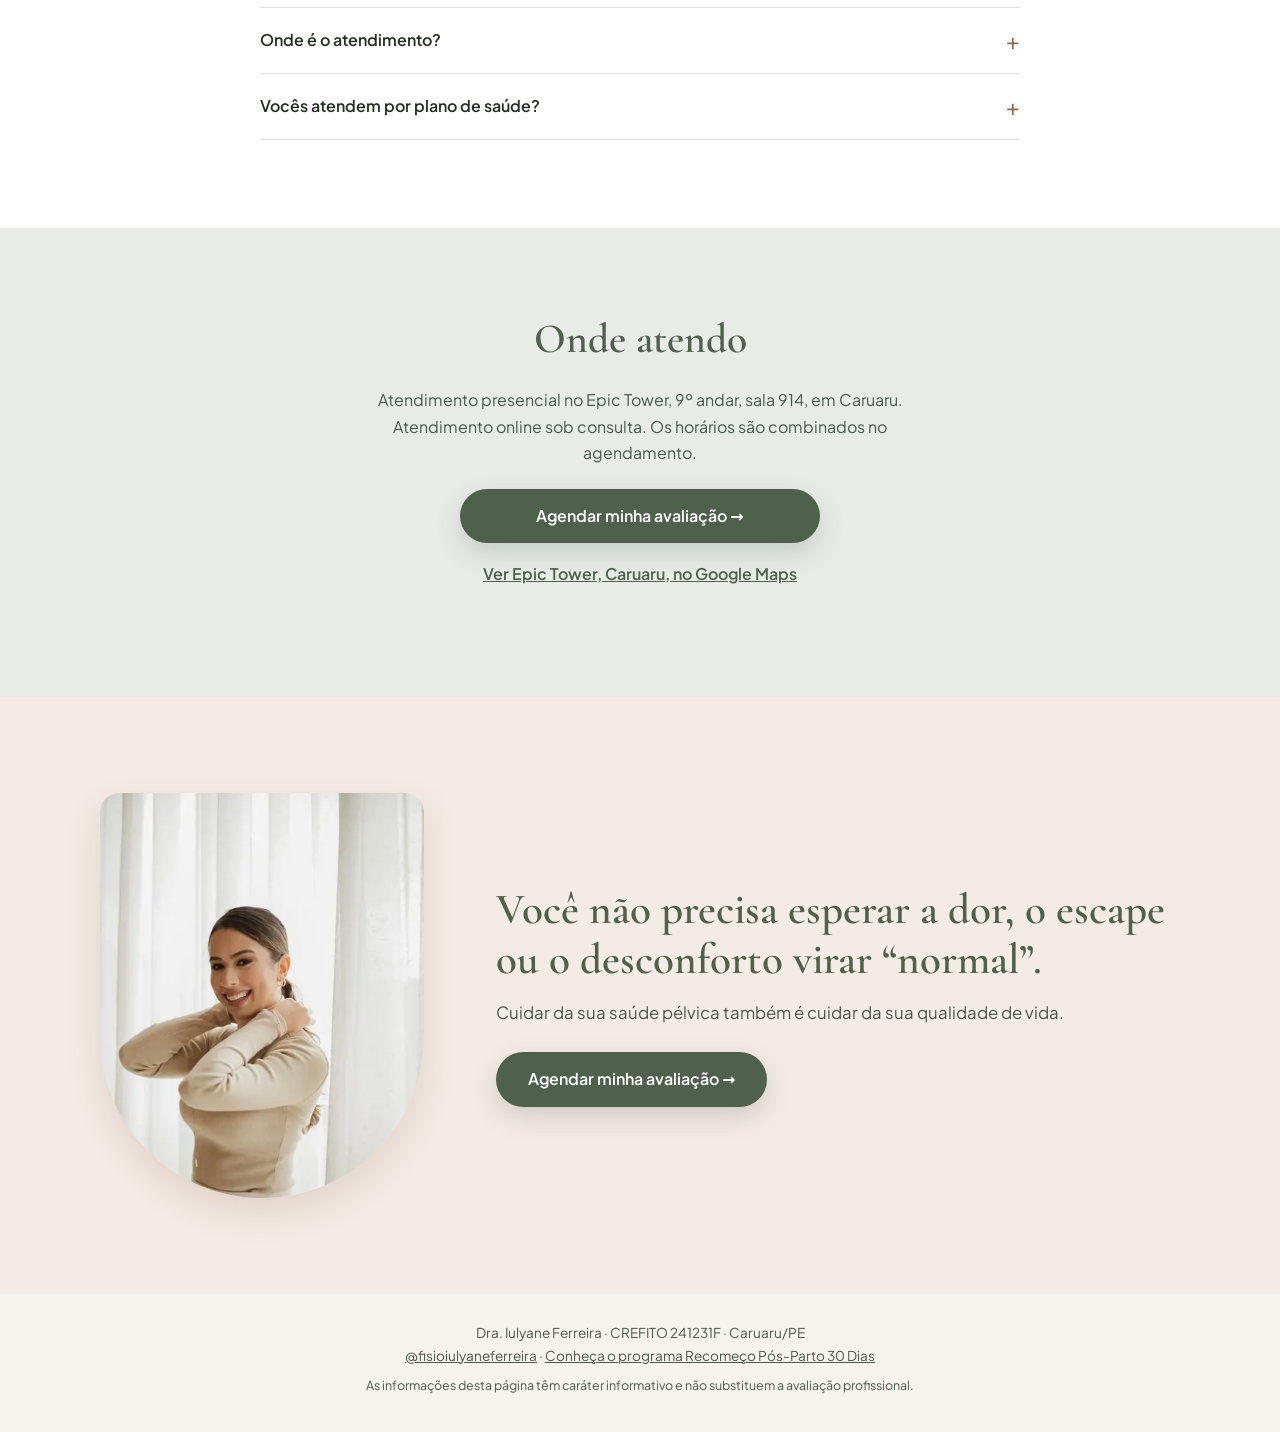
==== commit 2c48f9b3: "feat(seo): sitemap, robots, llms.txt, links internos e SEO de conteudo em /agendamento Co-Authored-B" ====
--- a/agendamento/index.html
+++ b/agendamento/index.html
@@ -4,8 +4,8 @@
   <meta charset="UTF-8">
   <meta name="viewport" content="width=device-width, initial-scale=1.0">
 
-  <title>Fisioterapia Pélvica para Mulheres | Dra. Iulyane Ferreira</title>
-  <meta name="description" content="Fisioterapia pélvica para mulheres em diferentes fases da vida, com acolhimento, ciência e cuidado individualizado. Agende sua avaliação com a Dra. Iulyane.">
+  <title>Fisioterapia Pélvica em Caruaru | Dra. Iulyane Ferreira</title>
+  <meta name="description" content="Fisioterapia pélvica em Caruaru para mulheres em diferentes fases da vida. Avaliação individualizada, com acolhimento e ciência. Agende pelo WhatsApp.">
   <meta name="author" content="Iulyane Ferreira">
   <meta name="robots" content="index, follow, max-image-preview:large">
   <link rel="canonical" href="https://iuly.vercel.app/agendamento">
@@ -15,15 +15,15 @@
   <meta property="og:type" content="website">
   <meta property="og:url" content="https://iuly.vercel.app/agendamento">
   <meta property="og:site_name" content="Dra. Iulyane Ferreira">
-  <meta property="og:title" content="Fisioterapia Pélvica para Mulheres | Dra. Iulyane Ferreira">
-  <meta property="og:description" content="Cuidado individualizado, com acolhimento e ciência, para mulheres em diferentes fases da vida. Agende sua avaliação.">
+  <meta property="og:title" content="Fisioterapia Pélvica em Caruaru | Dra. Iulyane Ferreira">
+  <meta property="og:description" content="Fisioterapia pélvica em Caruaru, com acolhimento, ciência e cuidado individualizado. Agende sua avaliação.">
   <meta property="og:image" content="https://iuly.vercel.app/assets/images/agendamento/og-agendamento.jpg">
   <meta property="og:image:width" content="1200">
   <meta property="og:image:height" content="630">
   <meta property="og:image:alt" content="Dra. Iulyane Ferreira, fisioterapeuta pélvica, sorrindo perto de uma janela">
   <meta name="twitter:card" content="summary_large_image">
-  <meta name="twitter:title" content="Fisioterapia Pélvica para Mulheres | Dra. Iulyane Ferreira">
-  <meta name="twitter:description" content="Cuidado individualizado, com acolhimento e ciência, para mulheres em diferentes fases da vida.">
+  <meta name="twitter:title" content="Fisioterapia Pélvica em Caruaru | Dra. Iulyane Ferreira">
+  <meta name="twitter:description" content="Fisioterapia pélvica em Caruaru, com acolhimento, ciência e cuidado individualizado.">
   <meta name="twitter:image" content="https://iuly.vercel.app/assets/images/agendamento/og-agendamento.jpg">
 
   <link rel="icon" type="image/png" sizes="32x32" href="/assets/images/logo_verde.png">
@@ -209,6 +209,27 @@
   .foot { padding-bottom: 36px; }
   .sticky-cta { display: none; }
 }
+  .creds { font-size: .8rem; letter-spacing: .12em; text-transform: uppercase; color: var(--nude-dark); font-weight: 600; margin-bottom: 14px !important; }
+.topics { display: grid !important; grid-template-columns: 1fr !important; gap: 12px !important; }
+.topic { background: rgba(246,243,238,.1); border: 1px solid rgba(246,243,238,.22); border-radius: 16px; padding: 18px; }
+.topic h3 { font-family: var(--font-sans); font-size: 1rem; font-weight: 700; margin-bottom: 6px; color: #fff; }
+.topic p { font-size: .92rem; line-height: 1.55; color: #E7ECE6; }
+.faq { padding: 56px 0; background: var(--bg-surface); }
+.faq h2, .where h2 { font-family: var(--font-serif); font-weight: 600; font-size: 2rem; line-height: 1.15; color: var(--sage); text-align: center; margin-bottom: 24px; }
+.faq-list { max-width: 760px; margin: 0 auto; }
+.faq details { border-bottom: 1px solid rgba(79,96,77,.18); padding: 14px 0; }
+.faq summary { cursor: pointer; list-style: none; display: flex; justify-content: space-between; gap: 12px; align-items: center; }
+.faq summary::-webkit-details-marker { display: none; }
+.faq summary::after { content: "+"; font-size: 1.4rem; color: var(--nude-dark); flex: 0 0 auto; }
+.faq details[open] summary::after { content: "\2212"; }
+.faq summary h3 { font-family: var(--font-sans); font-size: 1rem; font-weight: 600; color: var(--text-dark); }
+.faq details p { margin-top: 10px; color: var(--text-muted); }
+.where { padding: 56px 0; background: var(--sage-light); text-align: center; }
+.where p { max-width: 36rem; margin: 0 auto 22px; color: var(--text-muted); }
+.where .btn { width: 100%; max-width: 360px; }
+.maplink { margin-top: 18px; display: inline-block; text-decoration: underline; color: var(--sage); font-weight: 600; }
+@media (min-width: 640px) { .topics { grid-template-columns: 1fr 1fr !important; } }
+@media (min-width: 900px) { .topics { grid-template-columns: repeat(3, 1fr) !important; } .faq, .where { padding: 88px 0; } .faq h2, .where h2 { font-size: 2.6rem; } }
   </style>
 
   <!-- Meta Pixel (mesmo pixel da LP) -->
@@ -230,21 +251,122 @@
   /></noscript>
 
   <script type="application/ld+json">
-  {
-    "@context": "https://schema.org",
-    "@type": ["LocalBusiness", "MedicalBusiness"],
-    "name": "Dra. Iulyane Ferreira | Fisioterapia Pélvica",
-    "description": "Fisioterapia pélvica para mulheres em diferentes fases da vida, com acolhimento, ciência e cuidado individualizado.",
-    "url": "https://iuly.vercel.app/agendamento",
-    "image": "https://iuly.vercel.app/assets/images/agendamento/og-agendamento.jpg",
-    "sameAs": ["https://www.instagram.com/fisioiulyaneferreira/"],
-    "employee": {
-      "@type": "Person",
-      "name": "Iulyane Ferreira",
-      "jobTitle": "Fisioterapeuta pélvica",
-      "sameAs": "https://www.instagram.com/fisioiulyaneferreira/"
+{
+  "@context": "https://schema.org",
+  "@type": [
+    "Physiotherapy",
+    "LocalBusiness"
+  ],
+  "name": "Dra. Iulyane Ferreira, Fisioterapia Pélvica",
+  "description": "Fisioterapia pélvica em Caruaru para mulheres em diferentes fases da vida, com acolhimento, ciência e cuidado individualizado.",
+  "url": "https://iuly.vercel.app/agendamento",
+  "image": "https://iuly.vercel.app/assets/images/agendamento/og-agendamento.jpg",
+  "telephone": "+5581997120047",
+  "address": {
+    "@type": "PostalAddress",
+    "streetAddress": "Epic Tower, 9º andar, sala 914",
+    "addressLocality": "Caruaru",
+    "addressRegion": "PE",
+    "addressCountry": "BR"
+  },
+  "sameAs": [
+    "https://www.instagram.com/fisioiulyaneferreira"
+  ],
+  "employee": {
+    "@type": "Person",
+    "name": "Iulyane Ferreira",
+    "jobTitle": "Fisioterapeuta pélvica",
+    "sameAs": "https://www.instagram.com/fisioiulyaneferreira"
+  }
+}
+  </script>
+  <script type="application/ld+json">
+{
+  "@context": "https://schema.org",
+  "@type": "FAQPage",
+  "mainEntity": [
+    {
+      "@type": "Question",
+      "name": "O que é fisioterapia pélvica?",
+      "acceptedAnswer": {
+        "@type": "Answer",
+        "text": "É o cuidado com os músculos e as funções da região pélvica, como o controle da urina e do intestino e a vida sexual. A fisioterapeuta avalia o seu caso e monta um plano individual."
+      }
+    },
+    {
+      "@type": "Question",
+      "name": "Preciso ter tido filho para fazer?",
+      "acceptedAnswer": {
+        "@type": "Answer",
+        "text": "Não. A fisioterapia pélvica atende mulheres em várias fases da vida, com ou sem gestação. O que indica o cuidado é a sua queixa e a avaliação."
+      }
+    },
+    {
+      "@type": "Question",
+      "name": "Escape de urina é normal?",
+      "acceptedAnswer": {
+        "@type": "Answer",
+        "text": "É comum, mas isso não quer dizer que você precise conviver com ele. Vale fazer uma avaliação para entender a causa e ver se a fisioterapia pode ajudar no seu caso."
+      }
+    },
+    {
+      "@type": "Question",
+      "name": "Como é a primeira consulta?",
+      "acceptedAnswer": {
+        "@type": "Answer",
+        "text": "A primeira avaliação dura cerca de 1h a 1h30. Começa com uma conversa sobre seus sintomas, sua rotina e sua história. Depois vem a avaliação física e a definição do plano de cuidado."
+      }
+    },
+    {
+      "@type": "Question",
+      "name": "A avaliação dói?",
+      "acceptedAnswer": {
+        "@type": "Answer",
+        "text": "Ela é feita com respeito aos seus limites, com conversa antes e explicação de cada passo. Você pode pedir para parar a qualquer momento."
+      }
+    },
+    {
+      "@type": "Question",
+      "name": "A fisioterapia pélvica serve na gestação e no pós-parto?",
+      "acceptedAnswer": {
+        "@type": "Answer",
+        "text": "Pode fazer parte do cuidado nas duas fases: na preparação para o parto, durante a gestação e na recuperação depois do parto, incluindo a diástase abdominal. Cada caso é avaliado individualmente."
+      }
+    },
+    {
+      "@type": "Question",
+      "name": "Dor na relação pode ser tratada com fisioterapia?",
+      "acceptedAnswer": {
+        "@type": "Answer",
+        "text": "A dor durante a relação tem causas variadas, e a fisioterapia pélvica pode fazer parte do cuidado. A avaliação individual mostra o que está envolvido no seu caso."
+      }
+    },
+    {
+      "@type": "Question",
+      "name": "Quantas sessões vou precisar?",
+      "acceptedAnswer": {
+        "@type": "Answer",
+        "text": "Depende da sua queixa e de como você responde ao cuidado. Na avaliação, a fisioterapeuta explica o plano e a frequência que fazem sentido para você."
+      }
+    },
+    {
+      "@type": "Question",
+      "name": "Onde é o atendimento?",
+      "acceptedAnswer": {
+        "@type": "Answer",
+        "text": "O atendimento é presencial no Epic Tower, 9º andar, sala 914, em Caruaru. O atendimento online é feito sob consulta."
+      }
+    },
+    {
+      "@type": "Question",
+      "name": "Vocês atendem por plano de saúde?",
+      "acceptedAnswer": {
+        "@type": "Answer",
+        "text": "Não. O atendimento é particular. Para saber valores e horários, fale com a gente pelo WhatsApp."
+      }
     }
-  }
+  ]
+}
   </script>
 </head>
 <body>
@@ -258,7 +380,7 @@
       <div class="container hero-grid">
         <div class="hero-text">
           <h1>Seu corpo fala. Aprender a escutá-lo também é cuidado.</h1>
-          <p class="lead">Fisioterapia Pélvica para mulheres em diferentes fases da vida, com acolhimento, ciência e um cuidado individualizado.</p>
+          <p class="lead">Fisioterapia Pélvica em Caruaru para mulheres em diferentes fases da vida, com acolhimento, ciência e um cuidado individualizado.</p>
           <a class="btn js-wa" href="https://wa.me/5581997120047?text=Ol%C3%A1%2C%20Iulyane!%20Vim%20pelo%20seu%20site%20e%20quero%20agendar%20minha%20avalia%C3%A7%C3%A3o%20de%20fisioterapia%20p%C3%A9lvica." target="_blank" rel="noopener" data-local="hero">Agendar minha avaliação →</a>
         </div>
         <div class="hero-photo">
@@ -275,6 +397,7 @@
         </div>
         <div class="about-text">
           <p class="script">Prazer, eu sou Iulyane.</p>
+          <p class="creds">Fisioterapeuta, CREFITO 241231F</p>
           <p class="big">Sou fisioterapeuta, apaixonada pelo cuidado com a mulher e pela forma como a fisioterapia pode transformar a relação com o próprio corpo.</p>
           <p>Na fisioterapia pélvica, meu objetivo é olhar para você de forma integral, entendendo seus sintomas, sua rotina, sua história e o momento de vida que está vivendo.</p>
           <p>Meu atendimento é baseado em escuta, avaliação individualizada e estratégias respaldadas pela ciência, sempre respeitando seus limites e objetivos.</p>
@@ -287,20 +410,48 @@
       <div class="container">
         <h2>Seu corpo mudou. E você não precisa simplesmente se acostumar.</h2>
         <p class="help-intro">A fisioterapia pélvica pode fazer parte do cuidado em situações como:</p>
-        <ul class="topics">
-          <li>Escapes de urina</li>
-          <li>Urgência urinária</li>
-          <li>Dor pélvica</li>
-          <li>Dor durante a relação</li>
-          <li>Alterações intestinais</li>
-          <li>Constipação</li>
-          <li>Preparação para a gestação</li>
-          <li>Gestação</li>
-          <li>Preparação para o parto</li>
-          <li>Recuperação no pós-parto</li>
-          <li>Diástase abdominal</li>
-          <li>Alterações relacionadas ao assoalho pélvico</li>
-        </ul>
+        <div class="topics">
+          <article class="topic"><h3>Escapes de urina</h3><p>Perder urina ao tossir, rir, correr ou pular é comum, mas não é algo que você precise aceitar. A avaliação ajuda a entender o motivo e o cuidado é montado para o seu caso.</p></article>
+          <article class="topic"><h3>Urgência urinária</h3><p>Aquela vontade repentina de ir ao banheiro, difícil de segurar. A fisioterapia pode fazer parte do cuidado, junto com orientações sobre hábitos.</p></article>
+          <article class="topic"><h3>Dor pélvica</h3><p>Dor na região do quadril, do baixo ventre ou perto da vagina, que aparece de vez em quando ou o tempo todo. Entender o que a provoca é o primeiro passo.</p></article>
+          <article class="topic"><h3>Dor durante a relação</h3><p>Não precisa ser tratada como normal. Pode ter relação com a musculatura do assoalho pélvico, e a avaliação ajuda a entender.</p></article>
+          <article class="topic"><h3>Alterações intestinais e constipação</h3><p>Intestino preso, esforço para evacuar ou sensação de esvaziamento incompleto também podem envolver o assoalho pélvico.</p></article>
+          <article class="topic"><h3>Preparação para a gestação</h3><p>Cuidar do corpo antes de engravidar ajuda a chegar à gestação mais consciente das suas necessidades.</p></article>
+          <article class="topic"><h3>Gestação</h3><p>Acompanhamento para lidar com as mudanças do corpo e com as dores, e para se preparar para o momento do parto.</p></article>
+          <article class="topic"><h3>Preparação para o parto</h3><p>Orientações sobre respiração, posições e relaxamento do assoalho pélvico.</p></article>
+          <article class="topic"><h3>Recuperação no pós-parto</h3><p>Cuidado com o corpo depois do parto, respeitando o seu tempo e o tipo de parto.</p></article>
+          <article class="topic"><h3>Diástase abdominal</h3><p>Separação da musculatura do abdômen que pode aparecer na gestação ou depois. A avaliação define o melhor caminho.</p></article>
+          <article class="topic"><h3>Alterações no assoalho pélvico</h3><p>Sensação de peso, pressão ou de “bolinha” na vagina merece avaliação profissional.</p></article>
+        </div>
+      </div>
+    </section>
+
+    <!-- FAQ -->
+    <section class="faq">
+      <div class="container">
+        <h2>Perguntas frequentes</h2>
+        <div class="faq-list">
+          <details><summary><h3>O que é fisioterapia pélvica?</h3></summary><p>É o cuidado com os músculos e as funções da região pélvica, como o controle da urina e do intestino e a vida sexual. A fisioterapeuta avalia o seu caso e monta um plano individual.</p></details>
+          <details><summary><h3>Preciso ter tido filho para fazer?</h3></summary><p>Não. A fisioterapia pélvica atende mulheres em várias fases da vida, com ou sem gestação. O que indica o cuidado é a sua queixa e a avaliação.</p></details>
+          <details><summary><h3>Escape de urina é normal?</h3></summary><p>É comum, mas isso não quer dizer que você precise conviver com ele. Vale fazer uma avaliação para entender a causa e ver se a fisioterapia pode ajudar no seu caso.</p></details>
+          <details><summary><h3>Como é a primeira consulta?</h3></summary><p>A primeira avaliação dura cerca de 1h a 1h30. Começa com uma conversa sobre seus sintomas, sua rotina e sua história. Depois vem a avaliação física e a definição do plano de cuidado.</p></details>
+          <details><summary><h3>A avaliação dói?</h3></summary><p>Ela é feita com respeito aos seus limites, com conversa antes e explicação de cada passo. Você pode pedir para parar a qualquer momento.</p></details>
+          <details><summary><h3>A fisioterapia pélvica serve na gestação e no pós-parto?</h3></summary><p>Pode fazer parte do cuidado nas duas fases: na preparação para o parto, durante a gestação e na recuperação depois do parto, incluindo a diástase abdominal. Cada caso é avaliado individualmente.</p></details>
+          <details><summary><h3>Dor na relação pode ser tratada com fisioterapia?</h3></summary><p>A dor durante a relação tem causas variadas, e a fisioterapia pélvica pode fazer parte do cuidado. A avaliação individual mostra o que está envolvido no seu caso.</p></details>
+          <details><summary><h3>Quantas sessões vou precisar?</h3></summary><p>Depende da sua queixa e de como você responde ao cuidado. Na avaliação, a fisioterapeuta explica o plano e a frequência que fazem sentido para você.</p></details>
+          <details><summary><h3>Onde é o atendimento?</h3></summary><p>O atendimento é presencial no Epic Tower, 9º andar, sala 914, em Caruaru. O atendimento online é feito sob consulta.</p></details>
+          <details><summary><h3>Vocês atendem por plano de saúde?</h3></summary><p>Não. O atendimento é particular. Para saber valores e horários, fale com a gente pelo WhatsApp.</p></details>
+        </div>
+      </div>
+    </section>
+
+    <!-- Onde atendo -->
+    <section class="where">
+      <div class="container">
+        <h2>Onde atendo</h2>
+        <p>Atendimento presencial no Epic Tower, 9º andar, sala 914, em Caruaru. Atendimento online sob consulta. Os horários são combinados no agendamento.</p>
+        <a class="btn js-wa" href="https://wa.me/5581997120047?text=Ol%C3%A1%2C%20Iulyane!%20Vim%20pelo%20seu%20site%20e%20quero%20agendar%20minha%20avalia%C3%A7%C3%A3o%20de%20fisioterapia%20p%C3%A9lvica." target="_blank" rel="noopener" data-local="onde-atendo">Agendar minha avaliação →</a>
+        <p><a class="maplink" href="https://www.google.com/maps/search/?api=1&amp;query=Epic+Tower+Caruaru" target="_blank" rel="noopener">Ver Epic Tower, Caruaru, no Google Maps</a></p>
       </div>
     </section>
 
@@ -321,8 +472,9 @@
 
   <footer class="foot">
     <div class="container">
-      <p>Dra. Iulyane Ferreira · Fisioterapia Pélvica · <a href="https://www.instagram.com/fisioiulyaneferreira/" target="_blank" rel="noopener">@fisioiulyaneferreira</a></p>
-      <p class="disclaimer">O conteúdo desta página tem caráter informativo e não substitui a avaliação individual. Cada caso é avaliado de forma personalizada.</p>
+      <p>Dra. Iulyane Ferreira · CREFITO 241231F · Caruaru/PE</p>
+      <p><a href="https://www.instagram.com/fisioiulyaneferreira/" target="_blank" rel="noopener">@fisioiulyaneferreira</a> · <a href="/">Conheça o programa Recomeço Pós-Parto 30 Dias</a></p>
+      <p class="disclaimer">As informações desta página têm caráter informativo e não substituem a avaliação profissional.</p>
     </div>
   </footer>
 
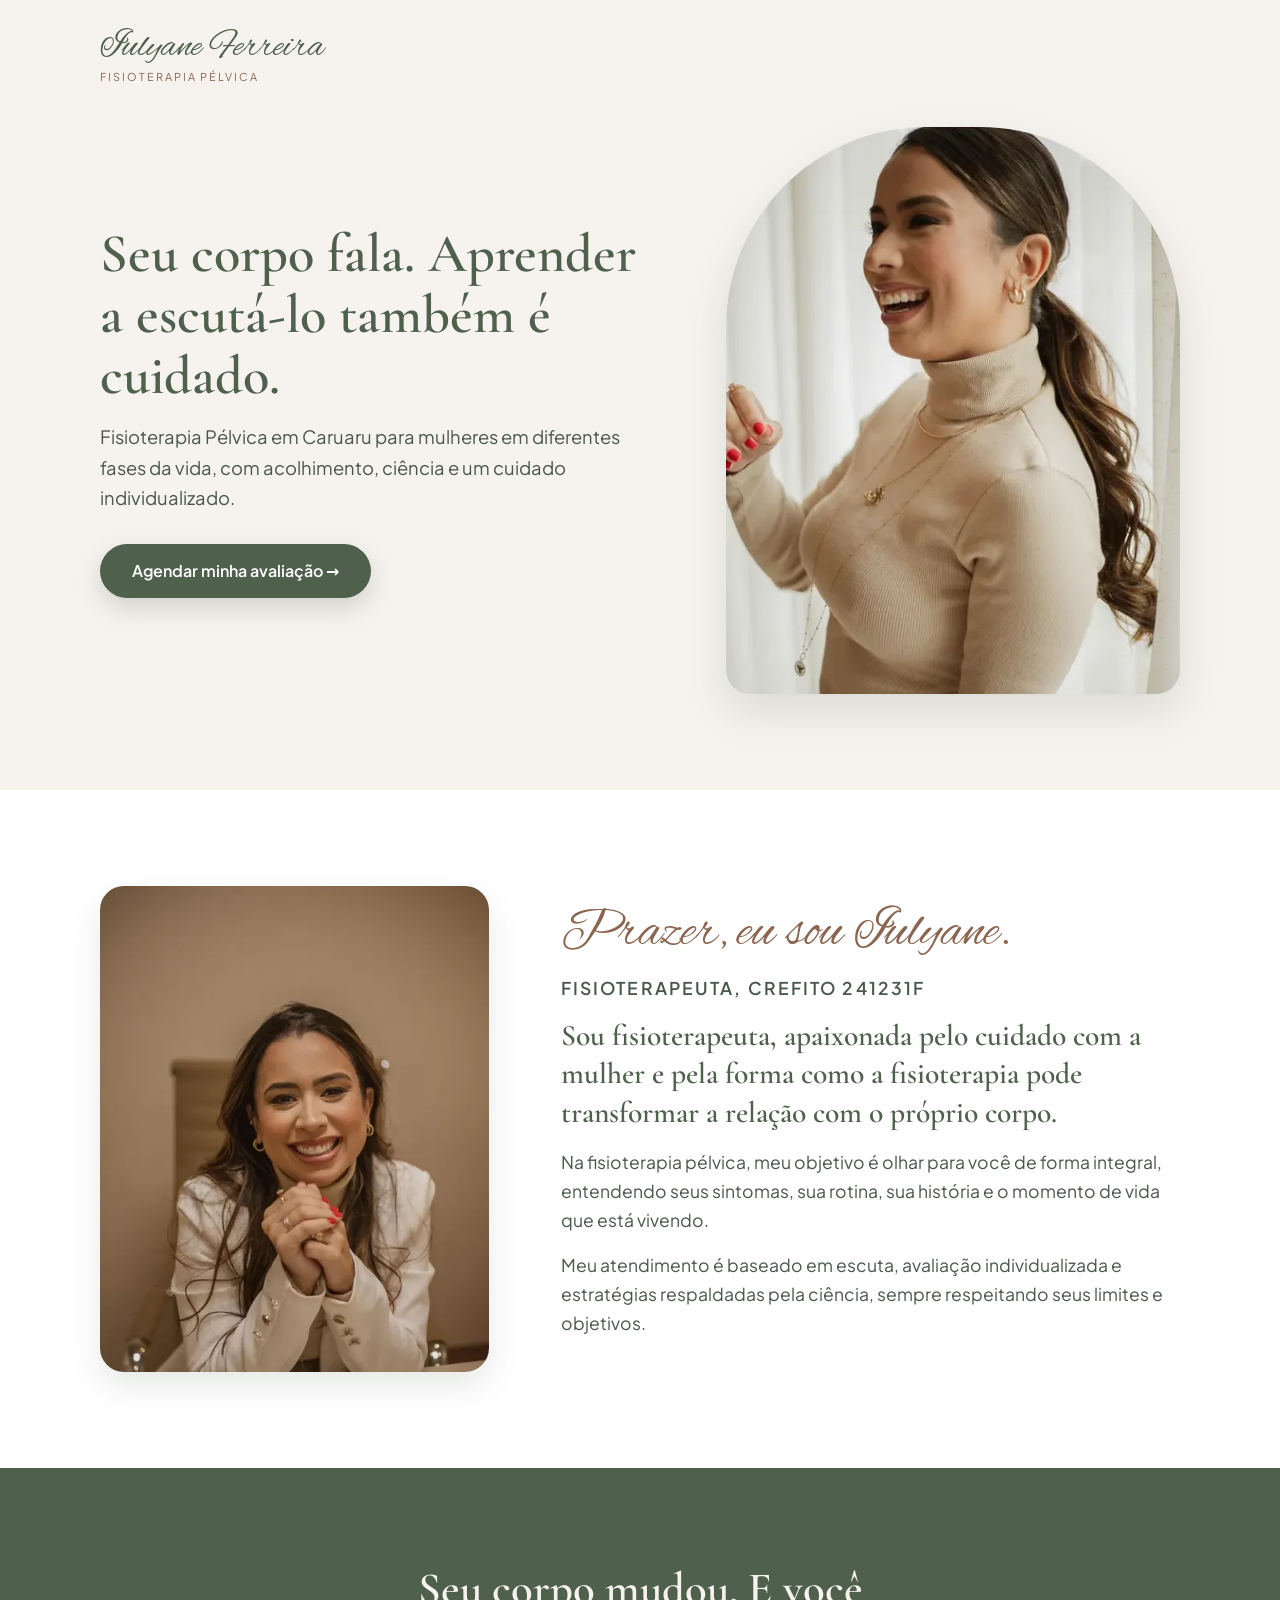
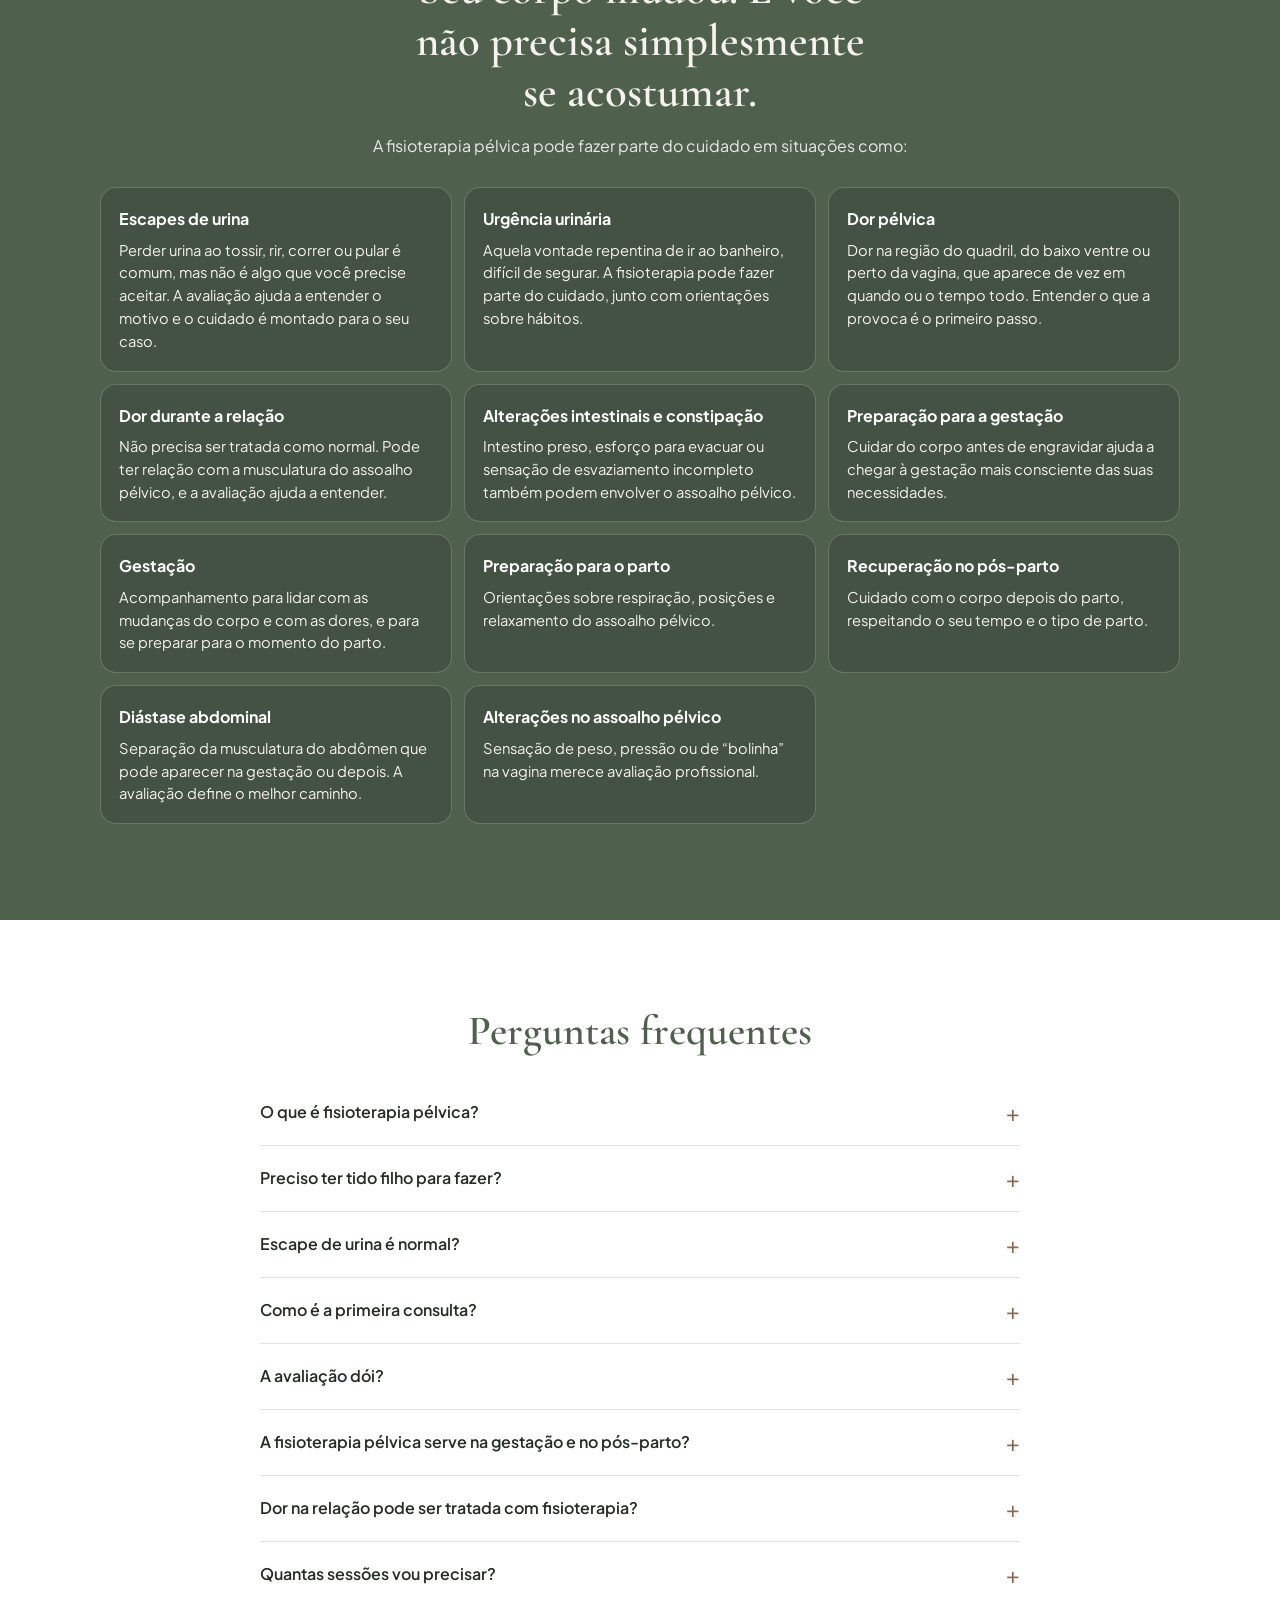
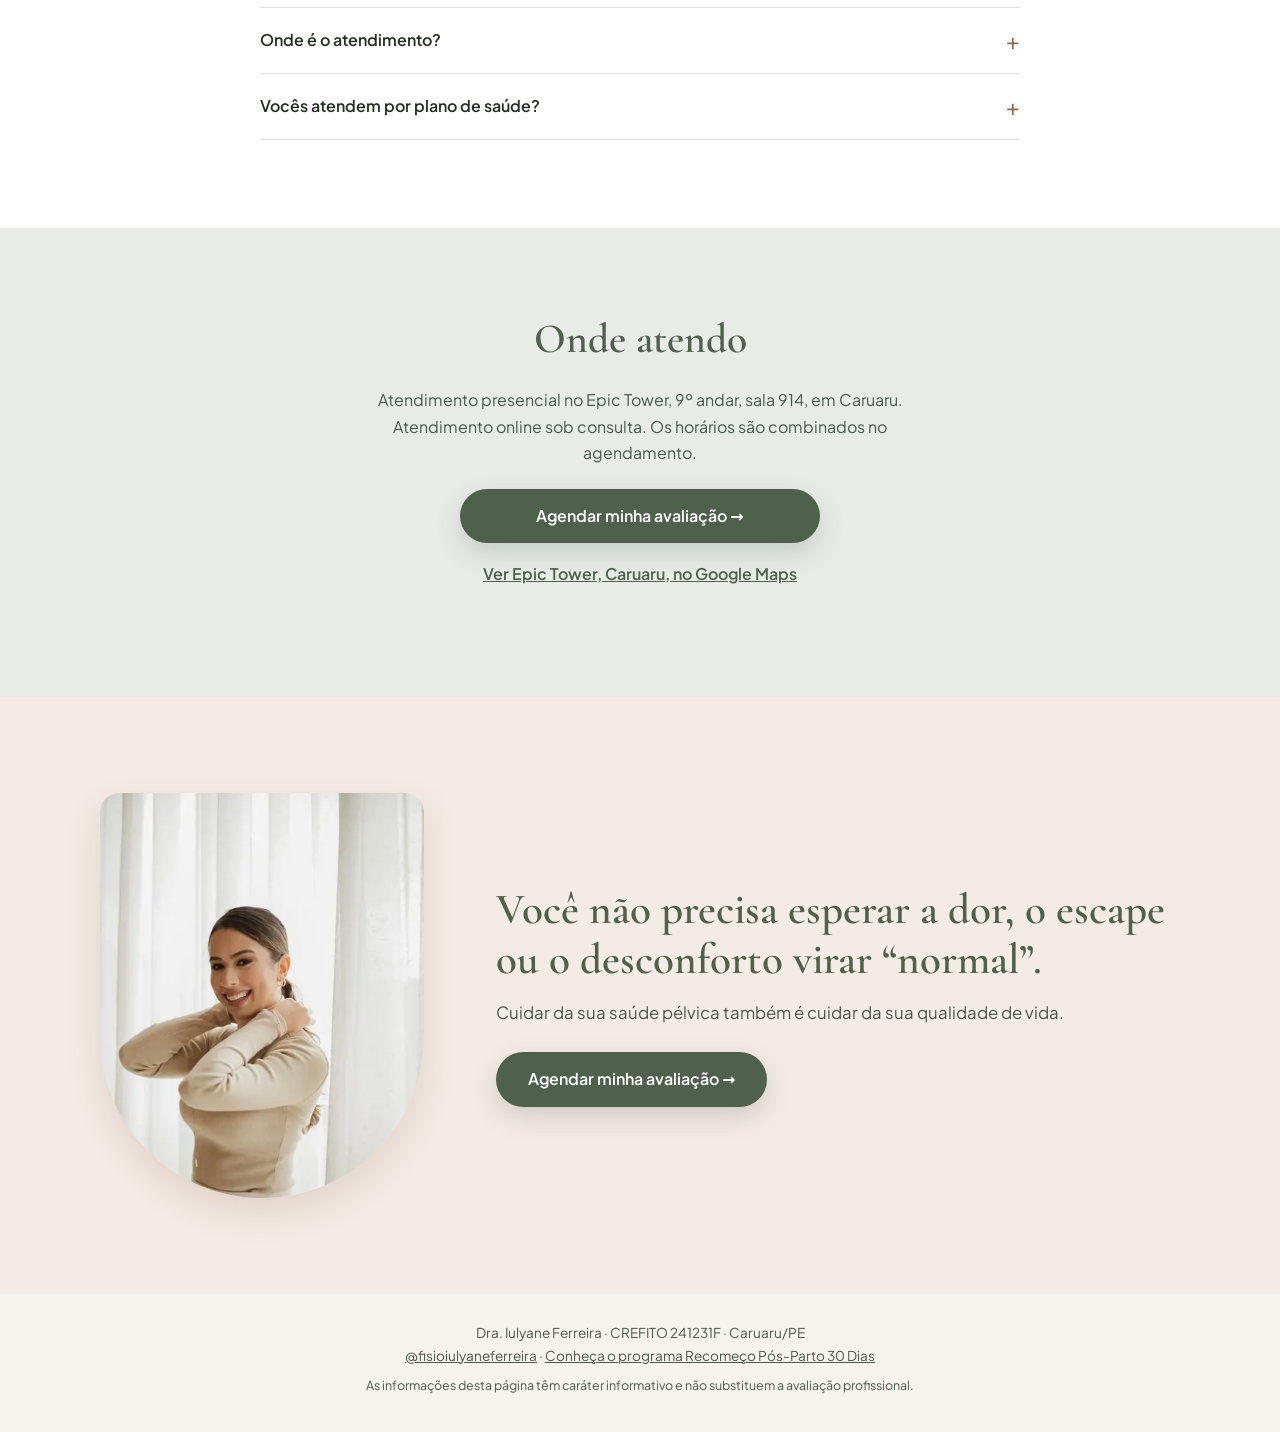
==== commit 875fc765: "perf: pixel carregado apos o load e contraste dos cards em /agendamento Co-Authored-By: Claude Sonne" ====
--- a/agendamento/index.html
+++ b/agendamento/index.html
@@ -211,9 +211,9 @@
 }
   .creds { font-size: .8rem; letter-spacing: .12em; text-transform: uppercase; color: var(--nude-dark); font-weight: 600; margin-bottom: 14px !important; }
 .topics { display: grid !important; grid-template-columns: 1fr !important; gap: 12px !important; }
-.topic { background: rgba(246,243,238,.1); border: 1px solid rgba(246,243,238,.22); border-radius: 16px; padding: 18px; }
+.topic { background: rgba(0,0,0,.14); border: 1px solid rgba(246,243,238,.22); border-radius: 16px; padding: 18px; }
 .topic h3 { font-family: var(--font-sans); font-size: 1rem; font-weight: 700; margin-bottom: 6px; color: #fff; }
-.topic p { font-size: .92rem; line-height: 1.55; color: #E7ECE6; }
+.topic p { font-size: .92rem; line-height: 1.55; color: #F6F3EE; }
 .faq { padding: 56px 0; background: var(--bg-surface); }
 .faq h2, .where h2 { font-family: var(--font-serif); font-weight: 600; font-size: 2rem; line-height: 1.15; color: var(--sage); text-align: center; margin-bottom: 24px; }
 .faq-list { max-width: 760px; margin: 0 auto; }
@@ -240,7 +240,7 @@
     if(!f._fbq)f._fbq=n;n.push=n;n.loaded=!0;n.version='2.0';
     n.queue=[];t=b.createElement(e);t.async=!0;
     t.src=v;s=b.getElementsByTagName(e)[0];
-    s.parentNode.insertBefore(t,s)}(window, document,'script',
+    var go=function(){s.parentNode.insertBefore(t,s)};if(document.readyState==='complete'){setTimeout(go,1500)}else{window.addEventListener('load',function(){setTimeout(go,1500)})}}(window, document,'script',
     'https://connect.facebook.net/en_US/fbevents.js');
     fbq('init', '1890959445088196');
     fbq('track', 'PageView');
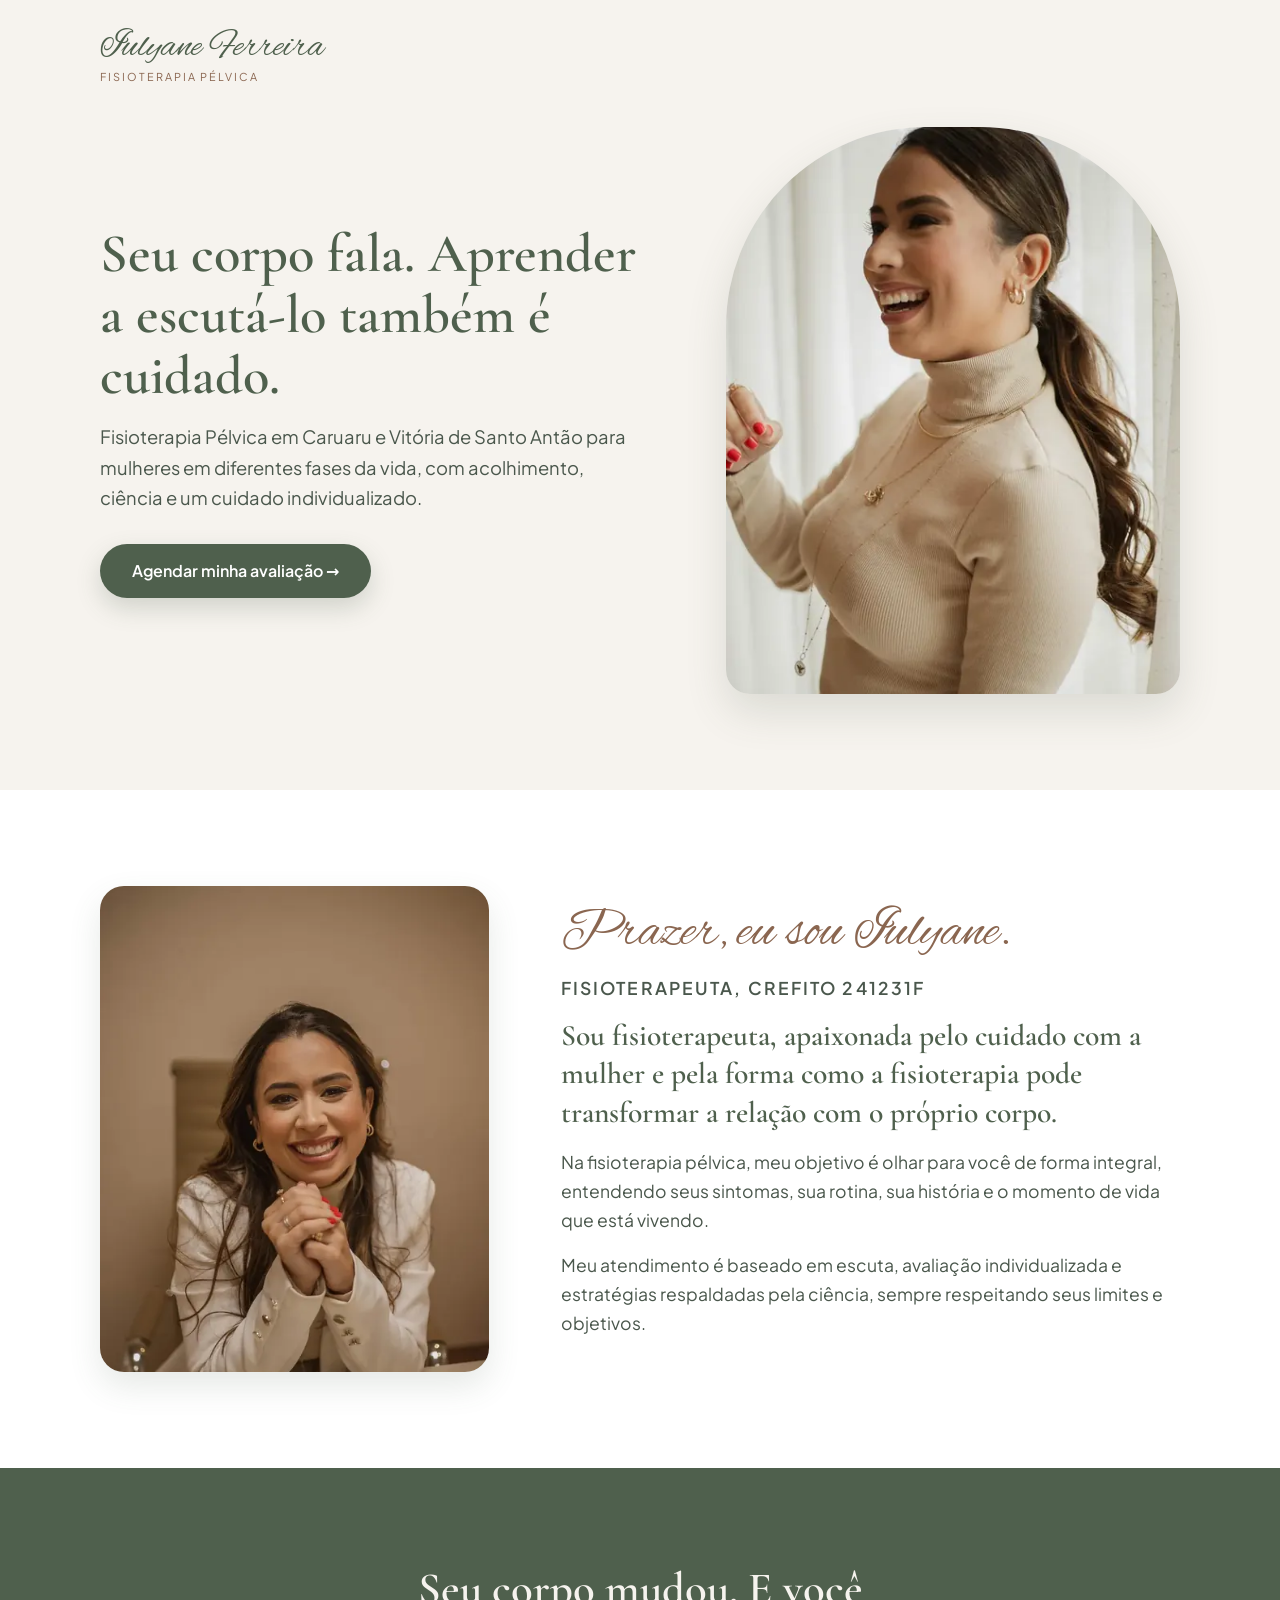
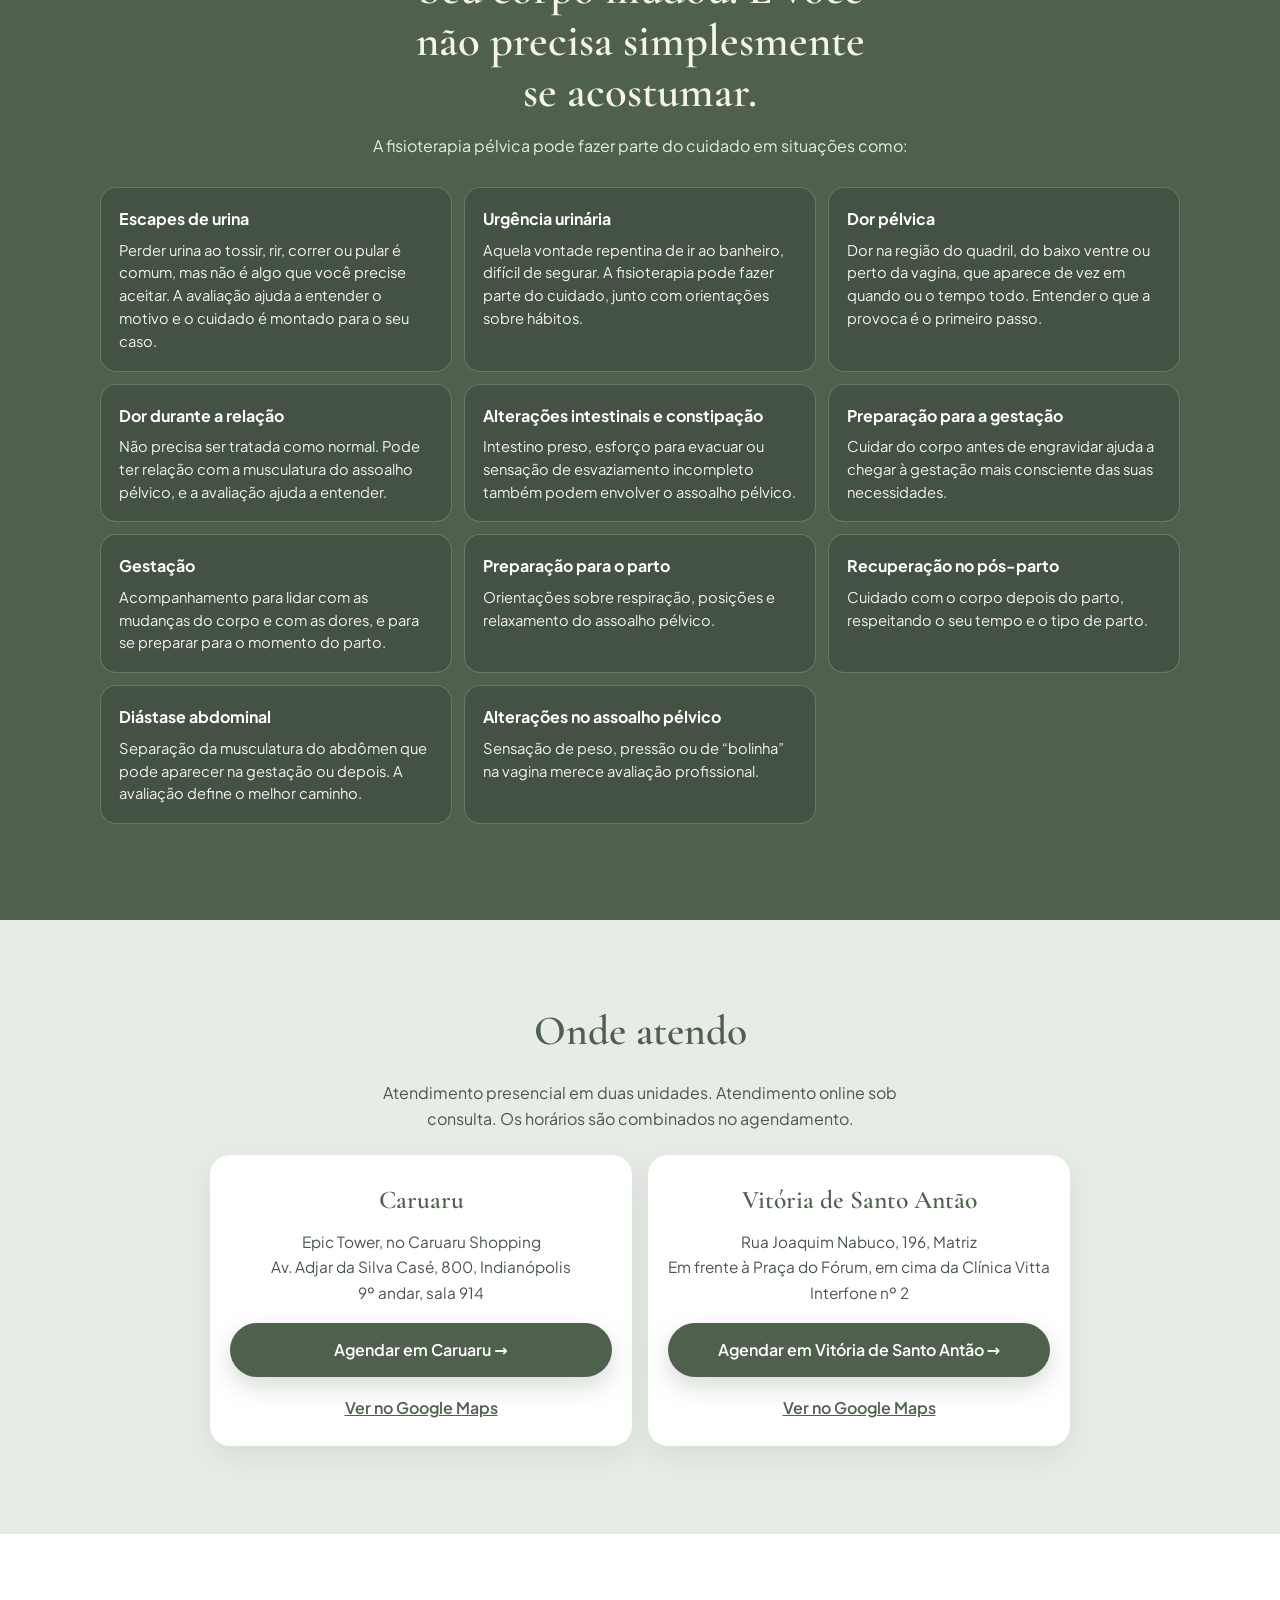
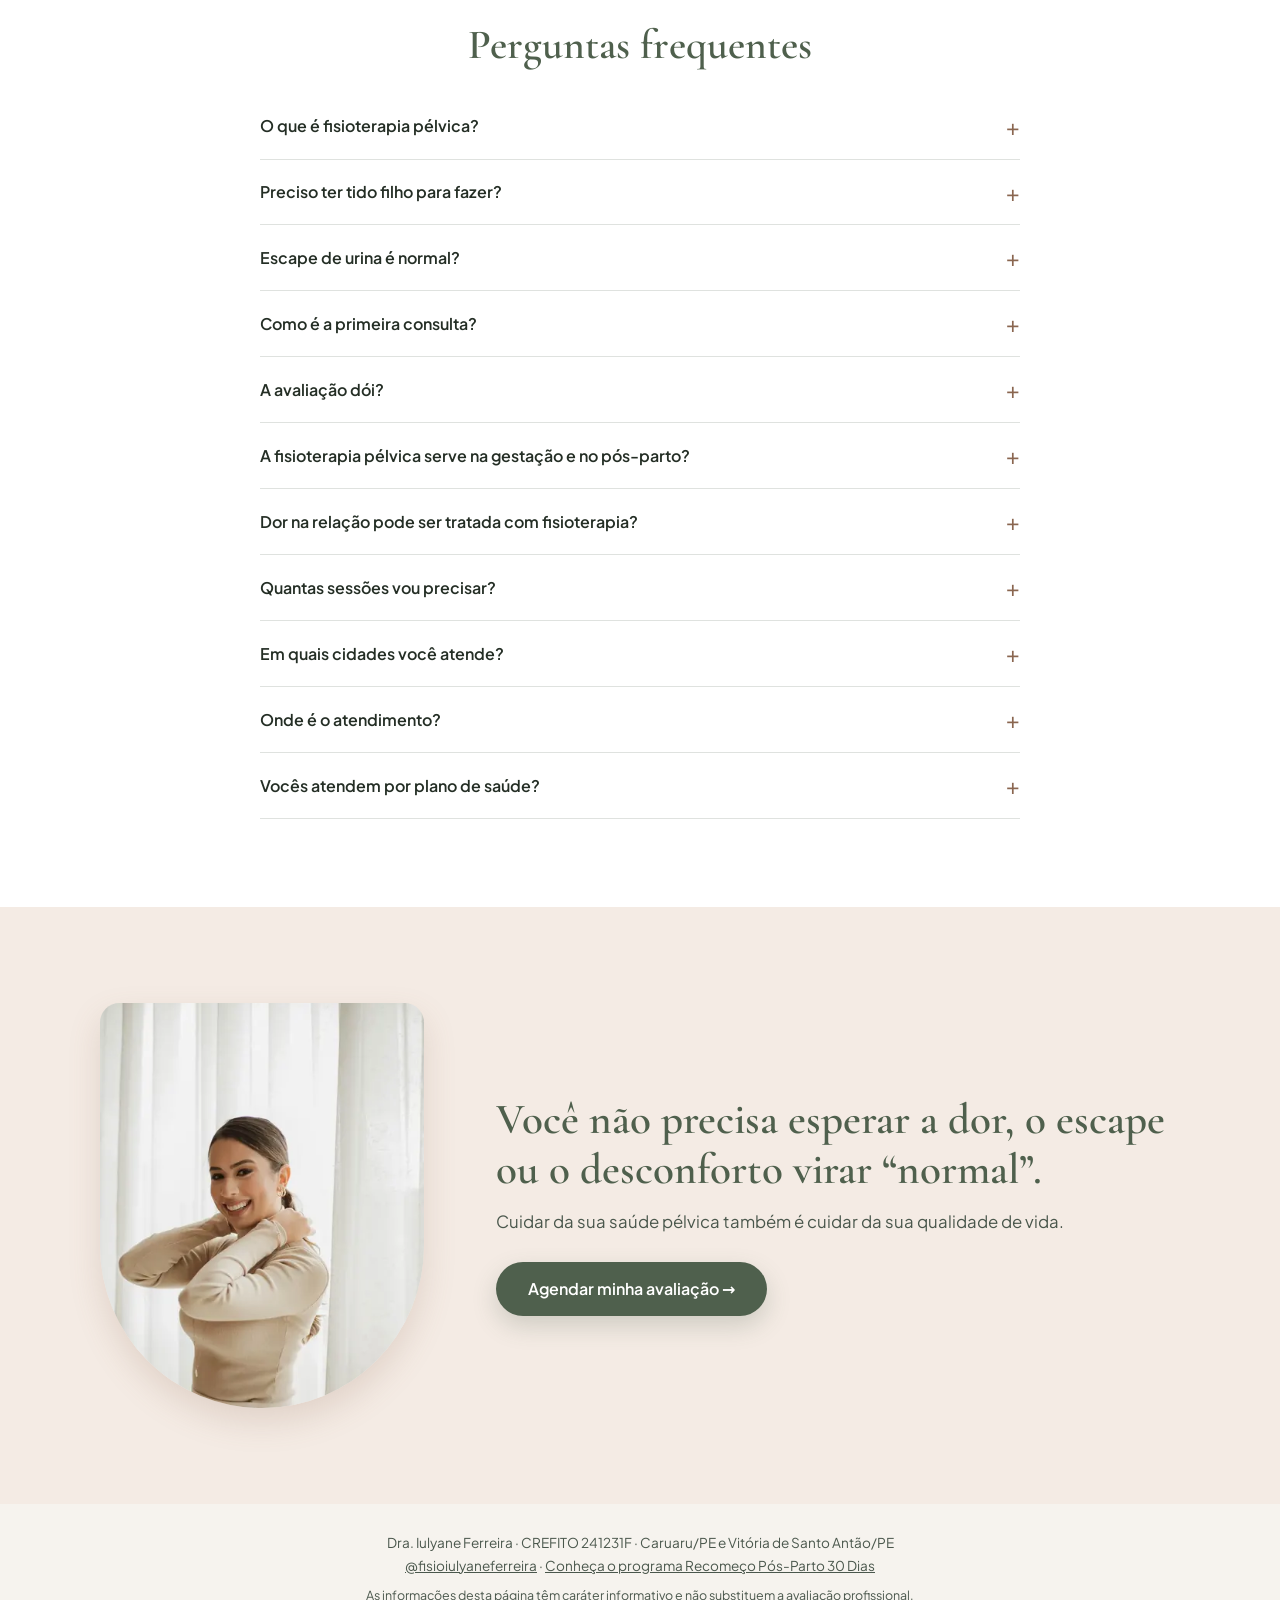
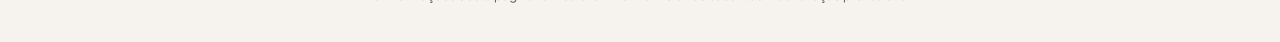
==== commit f8629c96: "feat: duas unidades (Caruaru e Vitoria de Santo Antao) em Onde atendo, JSON-LD, FAQ e llms.txt Co-Au" ====
--- a/agendamento/index.html
+++ b/agendamento/index.html
@@ -4,8 +4,8 @@
   <meta charset="UTF-8">
   <meta name="viewport" content="width=device-width, initial-scale=1.0">
 
-  <title>Fisioterapia Pélvica em Caruaru | Dra. Iulyane Ferreira</title>
-  <meta name="description" content="Fisioterapia pélvica em Caruaru para mulheres em diferentes fases da vida. Avaliação individualizada, com acolhimento e ciência. Agende pelo WhatsApp.">
+  <title>Fisioterapia Pélvica em Caruaru e Vitória | Dra. Iulyane</title>
+  <meta name="description" content="Fisioterapia pélvica em Caruaru e Vitória de Santo Antão para mulheres em várias fases da vida. Cuidado individual, com acolhimento e ciência. Agende.">
   <meta name="author" content="Iulyane Ferreira">
   <meta name="robots" content="index, follow, max-image-preview:large">
   <link rel="canonical" href="https://iuly.vercel.app/agendamento">
@@ -15,15 +15,15 @@
   <meta property="og:type" content="website">
   <meta property="og:url" content="https://iuly.vercel.app/agendamento">
   <meta property="og:site_name" content="Dra. Iulyane Ferreira">
-  <meta property="og:title" content="Fisioterapia Pélvica em Caruaru | Dra. Iulyane Ferreira">
-  <meta property="og:description" content="Fisioterapia pélvica em Caruaru, com acolhimento, ciência e cuidado individualizado. Agende sua avaliação.">
+  <meta property="og:title" content="Fisioterapia Pélvica em Caruaru e Vitória | Dra. Iulyane">
+  <meta property="og:description" content="Fisioterapia pélvica em Caruaru e Vitória de Santo Antão, com acolhimento, ciência e cuidado individualizado. Agende sua avaliação.">
   <meta property="og:image" content="https://iuly.vercel.app/assets/images/agendamento/og-agendamento.jpg">
   <meta property="og:image:width" content="1200">
   <meta property="og:image:height" content="630">
   <meta property="og:image:alt" content="Dra. Iulyane Ferreira, fisioterapeuta pélvica, sorrindo perto de uma janela">
   <meta name="twitter:card" content="summary_large_image">
-  <meta name="twitter:title" content="Fisioterapia Pélvica em Caruaru | Dra. Iulyane Ferreira">
-  <meta name="twitter:description" content="Fisioterapia pélvica em Caruaru, com acolhimento, ciência e cuidado individualizado.">
+  <meta name="twitter:title" content="Fisioterapia Pélvica em Caruaru e Vitória | Dra. Iulyane">
+  <meta name="twitter:description" content="Fisioterapia pélvica em Caruaru e Vitória de Santo Antão, com acolhimento, ciência e cuidado individualizado.">
   <meta name="twitter:image" content="https://iuly.vercel.app/assets/images/agendamento/og-agendamento.jpg">
 
   <link rel="icon" type="image/png" sizes="32x32" href="/assets/images/logo_verde.png">
@@ -230,6 +230,13 @@
 .maplink { margin-top: 18px; display: inline-block; text-decoration: underline; color: var(--sage); font-weight: 600; }
 @media (min-width: 640px) { .topics { grid-template-columns: 1fr 1fr !important; } }
 @media (min-width: 900px) { .topics { grid-template-columns: repeat(3, 1fr) !important; } .faq, .where { padding: 88px 0; } .faq h2, .where h2 { font-size: 2.6rem; } }
+  .where-intro { max-width: 36rem; margin: 0 auto 26px; color: var(--text-muted); }
+.units { display: grid; grid-template-columns: 1fr; gap: 16px; max-width: 860px; margin: 0 auto; }
+.unit { background: var(--bg-surface); border-radius: 20px; padding: 24px 20px; box-shadow: 0 10px 26px rgba(79,96,77,.1); display: flex; flex-direction: column; align-items: center; }
+.unit h3 { font-family: var(--font-serif); font-weight: 600; font-size: 1.6rem; color: var(--sage); margin-bottom: 8px; }
+.unit p { margin: 0 auto 18px; color: var(--text-muted); font-size: .96rem; }
+.unit .btn { width: 100%; max-width: none; }
+@media (min-width: 720px) { .units { grid-template-columns: 1fr 1fr; } }
   </style>
 
   <!-- Meta Pixel (mesmo pixel da LP) -->
@@ -253,31 +260,65 @@
   <script type="application/ld+json">
 {
   "@context": "https://schema.org",
-  "@type": [
-    "Physiotherapy",
-    "LocalBusiness"
-  ],
-  "name": "Dra. Iulyane Ferreira, Fisioterapia Pélvica",
-  "description": "Fisioterapia pélvica em Caruaru para mulheres em diferentes fases da vida, com acolhimento, ciência e cuidado individualizado.",
-  "url": "https://iuly.vercel.app/agendamento",
-  "image": "https://iuly.vercel.app/assets/images/agendamento/og-agendamento.jpg",
-  "telephone": "+5581997120047",
-  "address": {
-    "@type": "PostalAddress",
-    "streetAddress": "Epic Tower, 9º andar, sala 914",
-    "addressLocality": "Caruaru",
-    "addressRegion": "PE",
-    "addressCountry": "BR"
-  },
-  "sameAs": [
-    "https://www.instagram.com/fisioiulyaneferreira"
-  ],
-  "employee": {
-    "@type": "Person",
-    "name": "Iulyane Ferreira",
-    "jobTitle": "Fisioterapeuta pélvica",
-    "sameAs": "https://www.instagram.com/fisioiulyaneferreira"
-  }
+  "@graph": [
+    {
+      "@type": "Person",
+      "@id": "https://iuly.vercel.app/agendamento#iulyane",
+      "name": "Iulyane Ferreira",
+      "jobTitle": "Fisioterapeuta pélvica",
+      "sameAs": "https://www.instagram.com/fisioiulyaneferreira"
+    },
+    {
+      "@type": [
+        "Physiotherapy",
+        "LocalBusiness"
+      ],
+      "@id": "https://iuly.vercel.app/agendamento#unidade-caruaru",
+      "name": "Dra. Iulyane Ferreira, Fisioterapia Pélvica",
+      "description": "Fisioterapia pélvica em Caruaru e Vitória de Santo Antão para mulheres em diferentes fases da vida, com acolhimento, ciência e cuidado individualizado.",
+      "url": "https://iuly.vercel.app/agendamento",
+      "image": "https://iuly.vercel.app/assets/images/agendamento/og-agendamento.jpg",
+      "telephone": "+5581997120047",
+      "address": {
+        "@type": "PostalAddress",
+        "streetAddress": "Av. Adjar da Silva Casé, 800, Indianópolis, Epic Tower (Caruaru Shopping), 9º andar, sala 914",
+        "addressLocality": "Caruaru",
+        "addressRegion": "PE",
+        "addressCountry": "BR"
+      },
+      "sameAs": [
+        "https://www.instagram.com/fisioiulyaneferreira"
+      ],
+      "employee": {
+        "@id": "https://iuly.vercel.app/agendamento#iulyane"
+      }
+    },
+    {
+      "@type": [
+        "Physiotherapy",
+        "LocalBusiness"
+      ],
+      "@id": "https://iuly.vercel.app/agendamento#unidade-vitoria",
+      "name": "Dra. Iulyane Ferreira, Fisioterapia Pélvica",
+      "description": "Fisioterapia pélvica em Caruaru e Vitória de Santo Antão para mulheres em diferentes fases da vida, com acolhimento, ciência e cuidado individualizado.",
+      "url": "https://iuly.vercel.app/agendamento",
+      "image": "https://iuly.vercel.app/assets/images/agendamento/og-agendamento.jpg",
+      "telephone": "+5581997120047",
+      "address": {
+        "@type": "PostalAddress",
+        "streetAddress": "Rua Joaquim Nabuco, 196, Matriz, em frente à Praça do Fórum",
+        "addressLocality": "Vitória de Santo Antão",
+        "addressRegion": "PE",
+        "addressCountry": "BR"
+      },
+      "sameAs": [
+        "https://www.instagram.com/fisioiulyaneferreira"
+      ],
+      "employee": {
+        "@id": "https://iuly.vercel.app/agendamento#iulyane"
+      }
+    }
+  ]
 }
   </script>
   <script type="application/ld+json">
@@ -351,10 +392,18 @@
     },
     {
       "@type": "Question",
+      "name": "Em quais cidades você atende?",
+      "acceptedAnswer": {
+        "@type": "Answer",
+        "text": "Atendo em Caruaru e em Vitória de Santo Antão, em Pernambuco. Você escolhe a unidade na hora de chamar no WhatsApp."
+      }
+    },
+    {
+      "@type": "Question",
       "name": "Onde é o atendimento?",
       "acceptedAnswer": {
         "@type": "Answer",
-        "text": "O atendimento é presencial no Epic Tower, 9º andar, sala 914, em Caruaru. O atendimento online é feito sob consulta."
+        "text": "O atendimento é presencial em duas unidades: no Epic Tower, no Caruaru Shopping, 9º andar, sala 914, em Caruaru, e na Rua Joaquim Nabuco, 196, Matriz, em Vitória de Santo Antão. O atendimento online é feito sob consulta."
       }
     },
     {
@@ -380,7 +429,7 @@
       <div class="container hero-grid">
         <div class="hero-text">
           <h1>Seu corpo fala. Aprender a escutá-lo também é cuidado.</h1>
-          <p class="lead">Fisioterapia Pélvica em Caruaru para mulheres em diferentes fases da vida, com acolhimento, ciência e um cuidado individualizado.</p>
+          <p class="lead">Fisioterapia Pélvica em Caruaru e Vitória de Santo Antão para mulheres em diferentes fases da vida, com acolhimento, ciência e um cuidado individualizado.</p>
           <a class="btn js-wa" href="https://wa.me/5581997120047?text=Ol%C3%A1%2C%20Iulyane!%20Vim%20pelo%20seu%20site%20e%20quero%20agendar%20minha%20avalia%C3%A7%C3%A3o%20de%20fisioterapia%20p%C3%A9lvica." target="_blank" rel="noopener" data-local="hero">Agendar minha avaliação →</a>
         </div>
         <div class="hero-photo">
@@ -426,6 +475,28 @@
       </div>
     </section>
 
+    <!-- Onde atendo -->
+    <section class="where">
+      <div class="container">
+        <h2>Onde atendo</h2>
+        <p class="where-intro">Atendimento presencial em duas unidades. Atendimento online sob consulta. Os horários são combinados no agendamento.</p>
+        <div class="units">
+          <article class="unit">
+            <h3>Caruaru</h3>
+            <p>Epic Tower, no Caruaru Shopping<br>Av. Adjar da Silva Casé, 800, Indianópolis<br>9º andar, sala 914</p>
+            <a class="btn js-wa" href="https://wa.me/5581997120047?text=Ol%C3%A1%2C%20Iulyane%21%20Vim%20pelo%20seu%20site%20e%20quero%20agendar%20minha%20avalia%C3%A7%C3%A3o%20de%20fisioterapia%20p%C3%A9lvica%20na%20unidade%20de%20Caruaru." target="_blank" rel="noopener" data-local="unidade-caruaru">Agendar em Caruaru →</a>
+            <a class="maplink" href="https://www.google.com/maps/search/?api=1&amp;query=Epic+Tower+Caruaru+Shopping%2C+Av.+Adjar+da+Silva+Cas%C3%A9%2C+800%2C+Indian%C3%B3polis%2C+Caruaru%2C+PE" target="_blank" rel="noopener">Ver no Google Maps</a>
+          </article>
+          <article class="unit">
+            <h3>Vitória de Santo Antão</h3>
+            <p>Rua Joaquim Nabuco, 196, Matriz<br>Em frente à Praça do Fórum, em cima da Clínica Vitta<br>Interfone nº 2</p>
+            <a class="btn js-wa" href="https://wa.me/5581997120047?text=Ol%C3%A1%2C%20Iulyane%21%20Vim%20pelo%20seu%20site%20e%20quero%20agendar%20minha%20avalia%C3%A7%C3%A3o%20de%20fisioterapia%20p%C3%A9lvica%20na%20unidade%20de%20Vit%C3%B3ria%20de%20Santo%20Ant%C3%A3o." target="_blank" rel="noopener" data-local="unidade-vitoria">Agendar em Vitória de Santo Antão →</a>
+            <a class="maplink" href="https://www.google.com/maps/search/?api=1&amp;query=Rua+Joaquim+Nabuco%2C+196%2C+Matriz%2C+Vit%C3%B3ria+de+Santo+Ant%C3%A3o%2C+PE" target="_blank" rel="noopener">Ver no Google Maps</a>
+          </article>
+        </div>
+      </div>
+    </section>
+
     <!-- FAQ -->
     <section class="faq">
       <div class="container">
@@ -439,19 +510,10 @@
           <details><summary><h3>A fisioterapia pélvica serve na gestação e no pós-parto?</h3></summary><p>Pode fazer parte do cuidado nas duas fases: na preparação para o parto, durante a gestação e na recuperação depois do parto, incluindo a diástase abdominal. Cada caso é avaliado individualmente.</p></details>
           <details><summary><h3>Dor na relação pode ser tratada com fisioterapia?</h3></summary><p>A dor durante a relação tem causas variadas, e a fisioterapia pélvica pode fazer parte do cuidado. A avaliação individual mostra o que está envolvido no seu caso.</p></details>
           <details><summary><h3>Quantas sessões vou precisar?</h3></summary><p>Depende da sua queixa e de como você responde ao cuidado. Na avaliação, a fisioterapeuta explica o plano e a frequência que fazem sentido para você.</p></details>
-          <details><summary><h3>Onde é o atendimento?</h3></summary><p>O atendimento é presencial no Epic Tower, 9º andar, sala 914, em Caruaru. O atendimento online é feito sob consulta.</p></details>
+          <details><summary><h3>Em quais cidades você atende?</h3></summary><p>Atendo em Caruaru e em Vitória de Santo Antão, em Pernambuco. Você escolhe a unidade na hora de chamar no WhatsApp.</p></details>
+          <details><summary><h3>Onde é o atendimento?</h3></summary><p>O atendimento é presencial em duas unidades: no Epic Tower, no Caruaru Shopping, 9º andar, sala 914, em Caruaru, e na Rua Joaquim Nabuco, 196, Matriz, em Vitória de Santo Antão. O atendimento online é feito sob consulta.</p></details>
           <details><summary><h3>Vocês atendem por plano de saúde?</h3></summary><p>Não. O atendimento é particular. Para saber valores e horários, fale com a gente pelo WhatsApp.</p></details>
         </div>
-      </div>
-    </section>
-
-    <!-- Onde atendo -->
-    <section class="where">
-      <div class="container">
-        <h2>Onde atendo</h2>
-        <p>Atendimento presencial no Epic Tower, 9º andar, sala 914, em Caruaru. Atendimento online sob consulta. Os horários são combinados no agendamento.</p>
-        <a class="btn js-wa" href="https://wa.me/5581997120047?text=Ol%C3%A1%2C%20Iulyane!%20Vim%20pelo%20seu%20site%20e%20quero%20agendar%20minha%20avalia%C3%A7%C3%A3o%20de%20fisioterapia%20p%C3%A9lvica." target="_blank" rel="noopener" data-local="onde-atendo">Agendar minha avaliação →</a>
-        <p><a class="maplink" href="https://www.google.com/maps/search/?api=1&amp;query=Epic+Tower+Caruaru" target="_blank" rel="noopener">Ver Epic Tower, Caruaru, no Google Maps</a></p>
       </div>
     </section>
 
@@ -472,7 +534,7 @@
 
   <footer class="foot">
     <div class="container">
-      <p>Dra. Iulyane Ferreira · CREFITO 241231F · Caruaru/PE</p>
+      <p>Dra. Iulyane Ferreira · CREFITO 241231F · Caruaru/PE e Vitória de Santo Antão/PE</p>
       <p><a href="https://www.instagram.com/fisioiulyaneferreira/" target="_blank" rel="noopener">@fisioiulyaneferreira</a> · <a href="/">Conheça o programa Recomeço Pós-Parto 30 Dias</a></p>
       <p class="disclaimer">As informações desta página têm caráter informativo e não substituem a avaliação profissional.</p>
     </div>
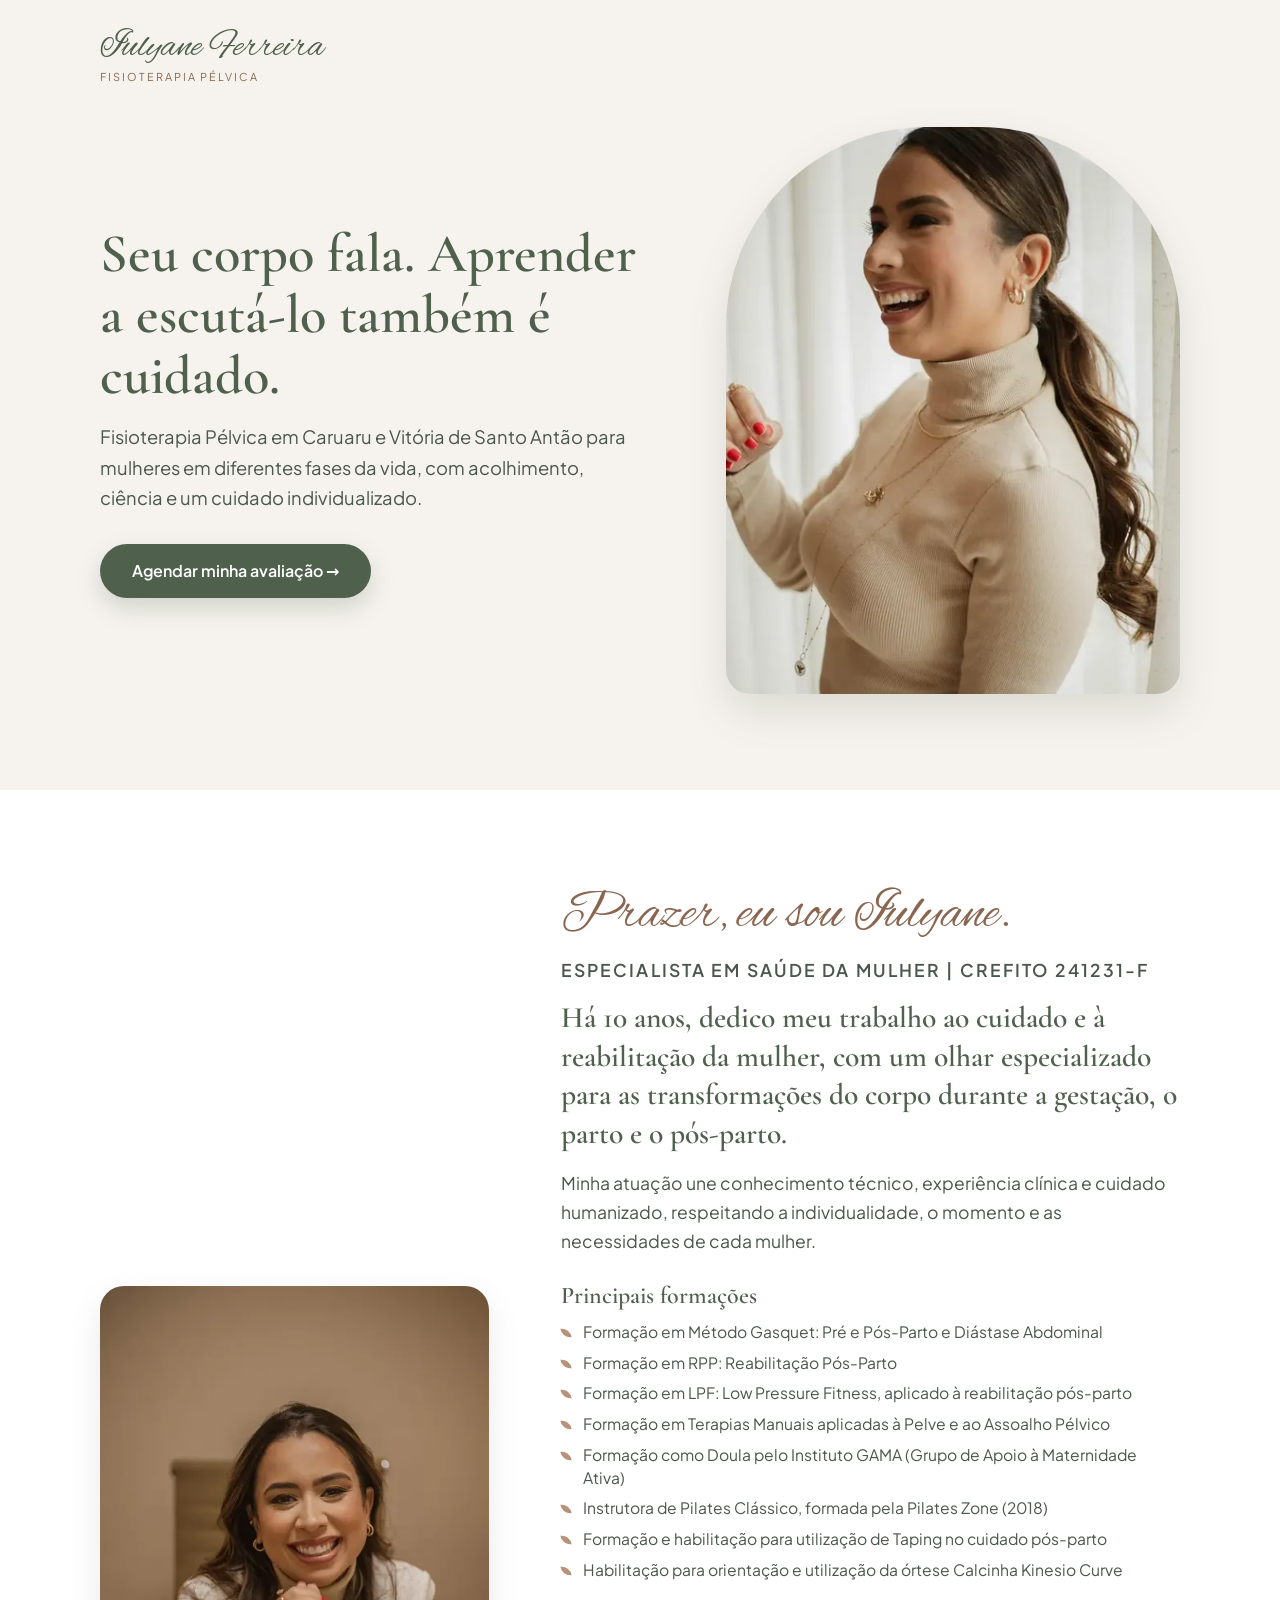
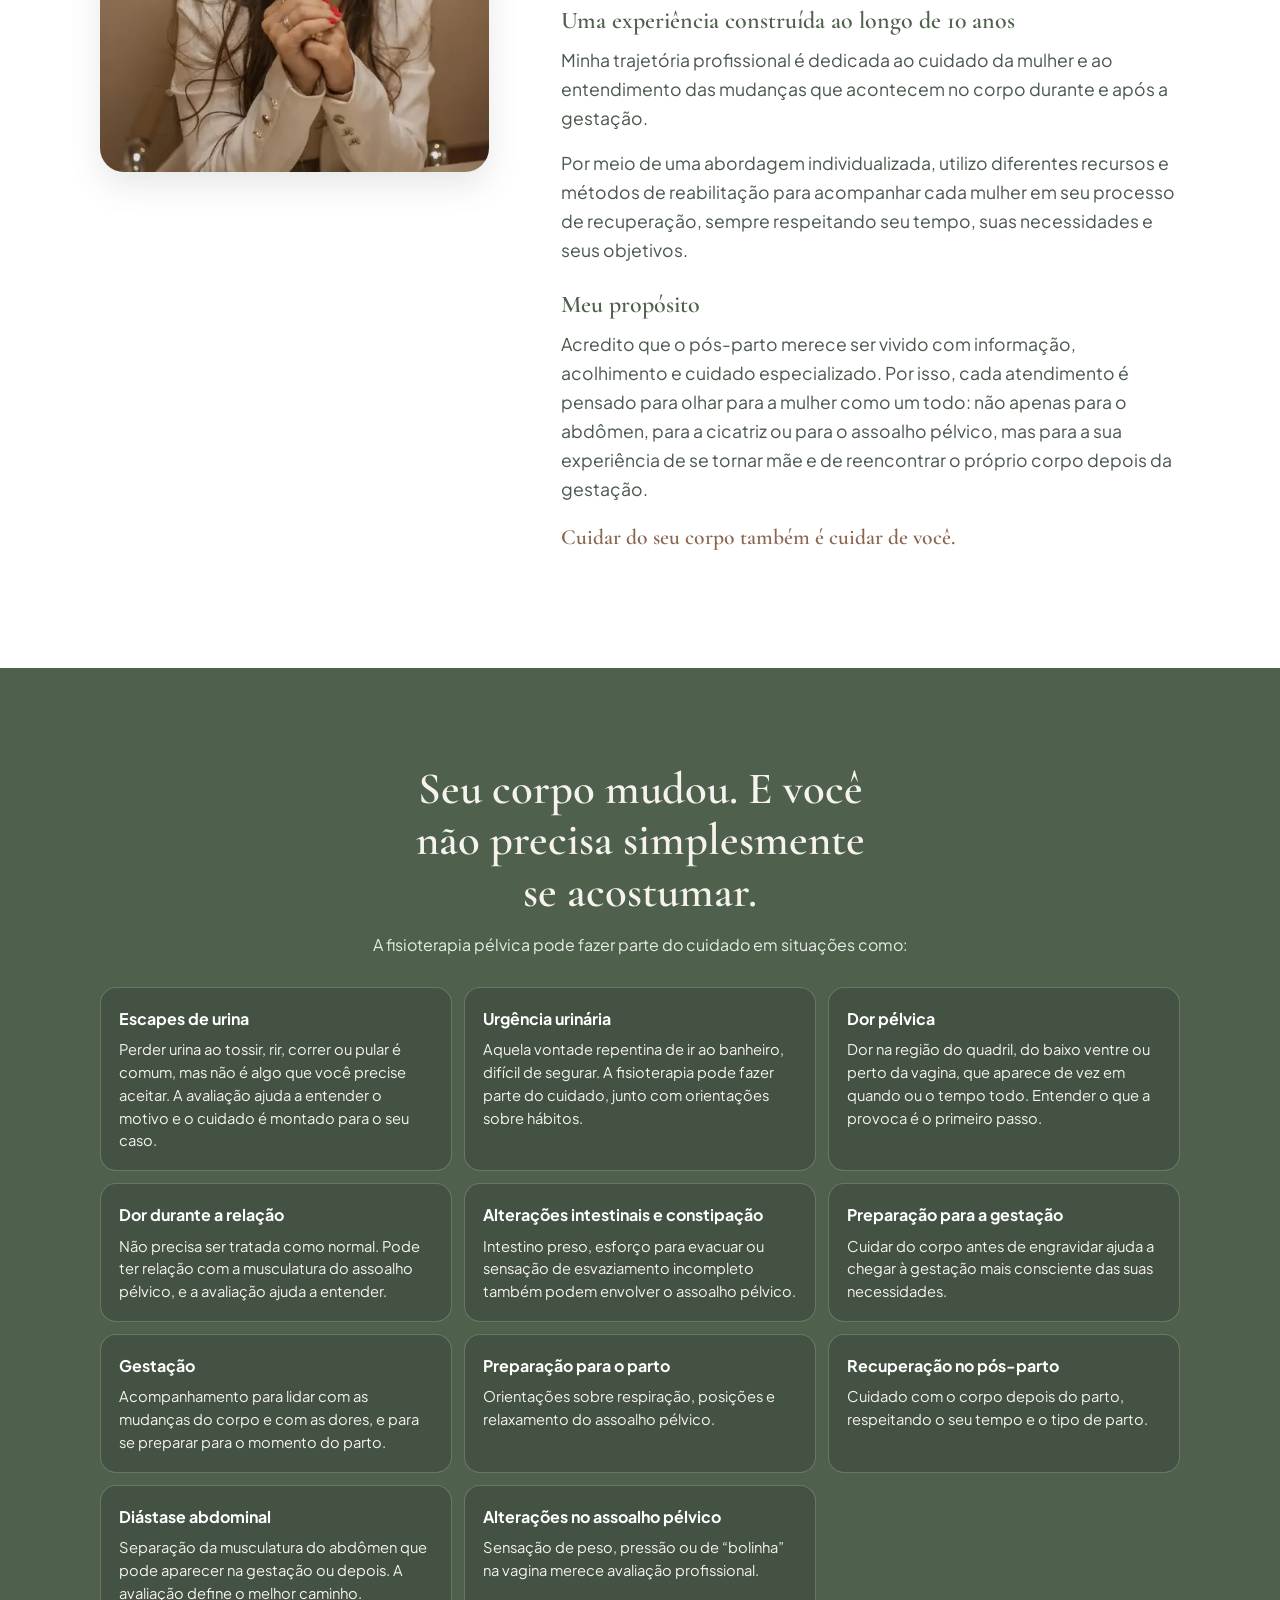
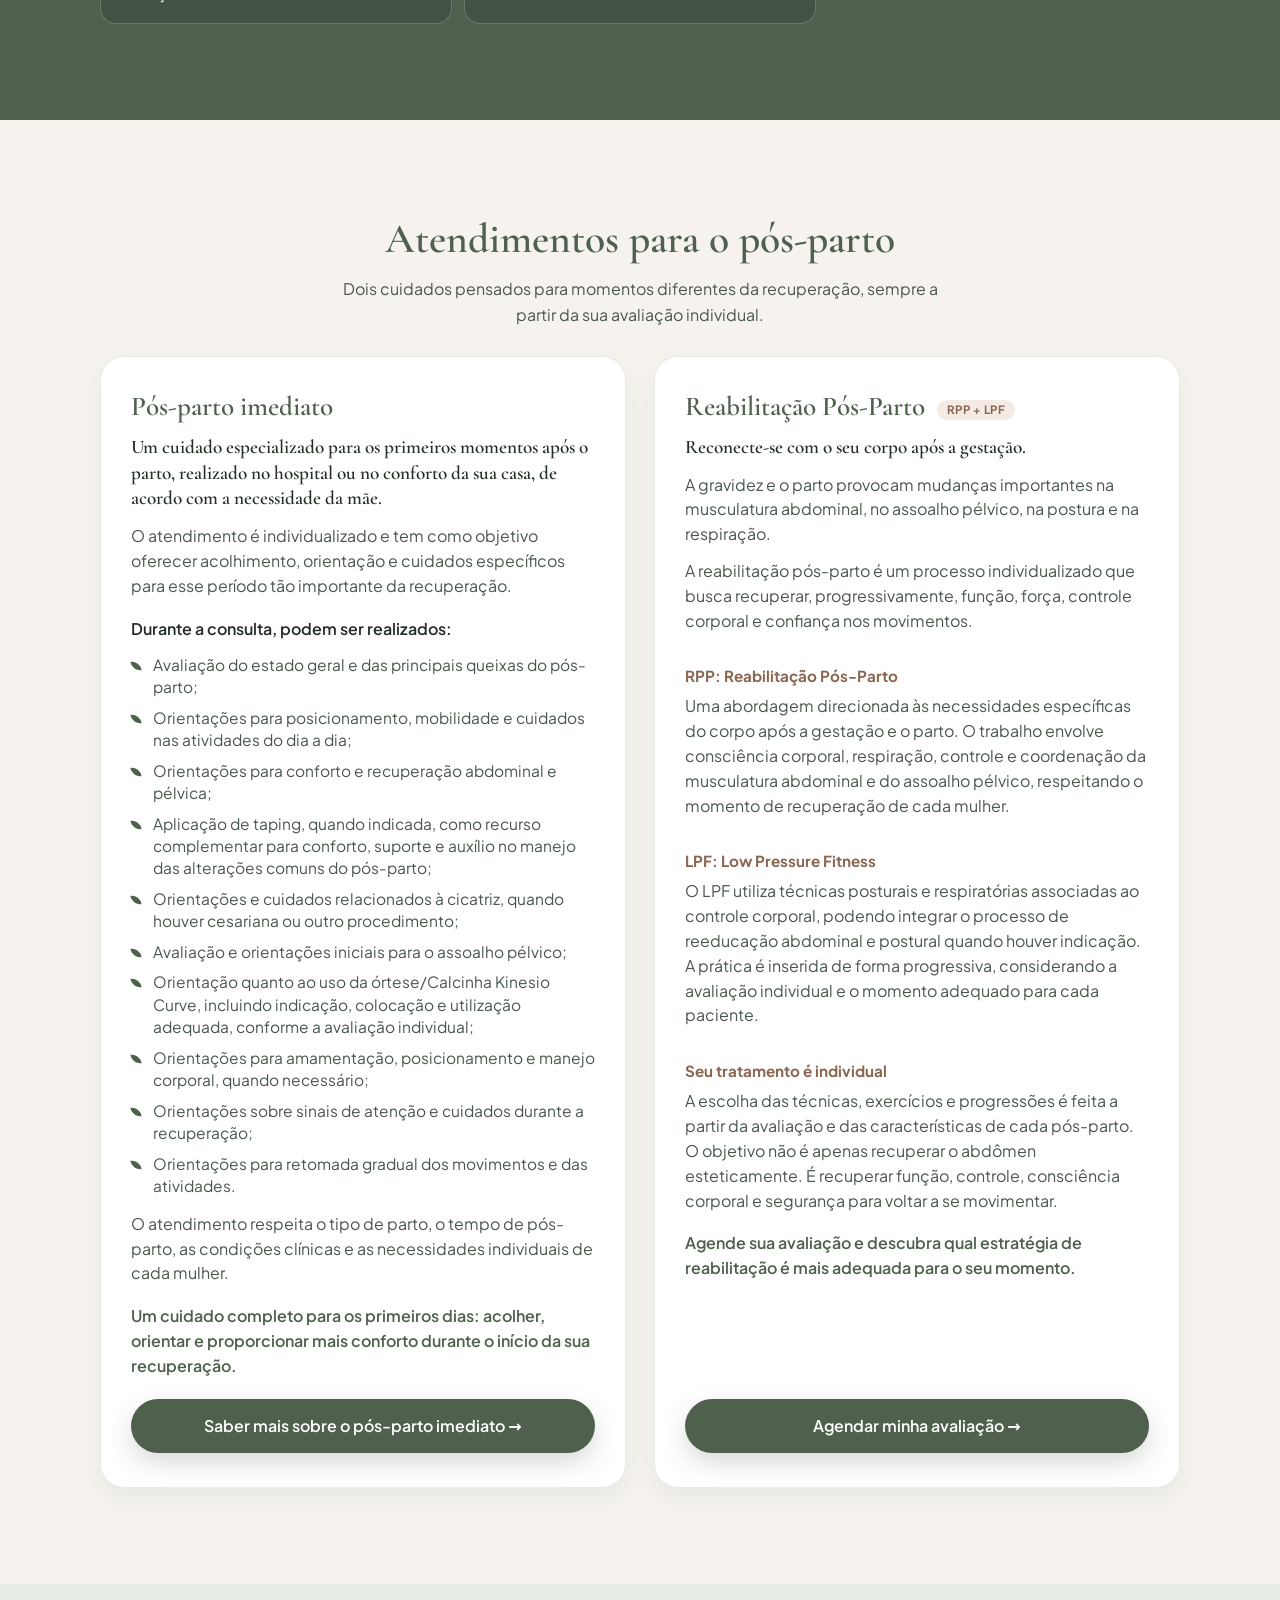
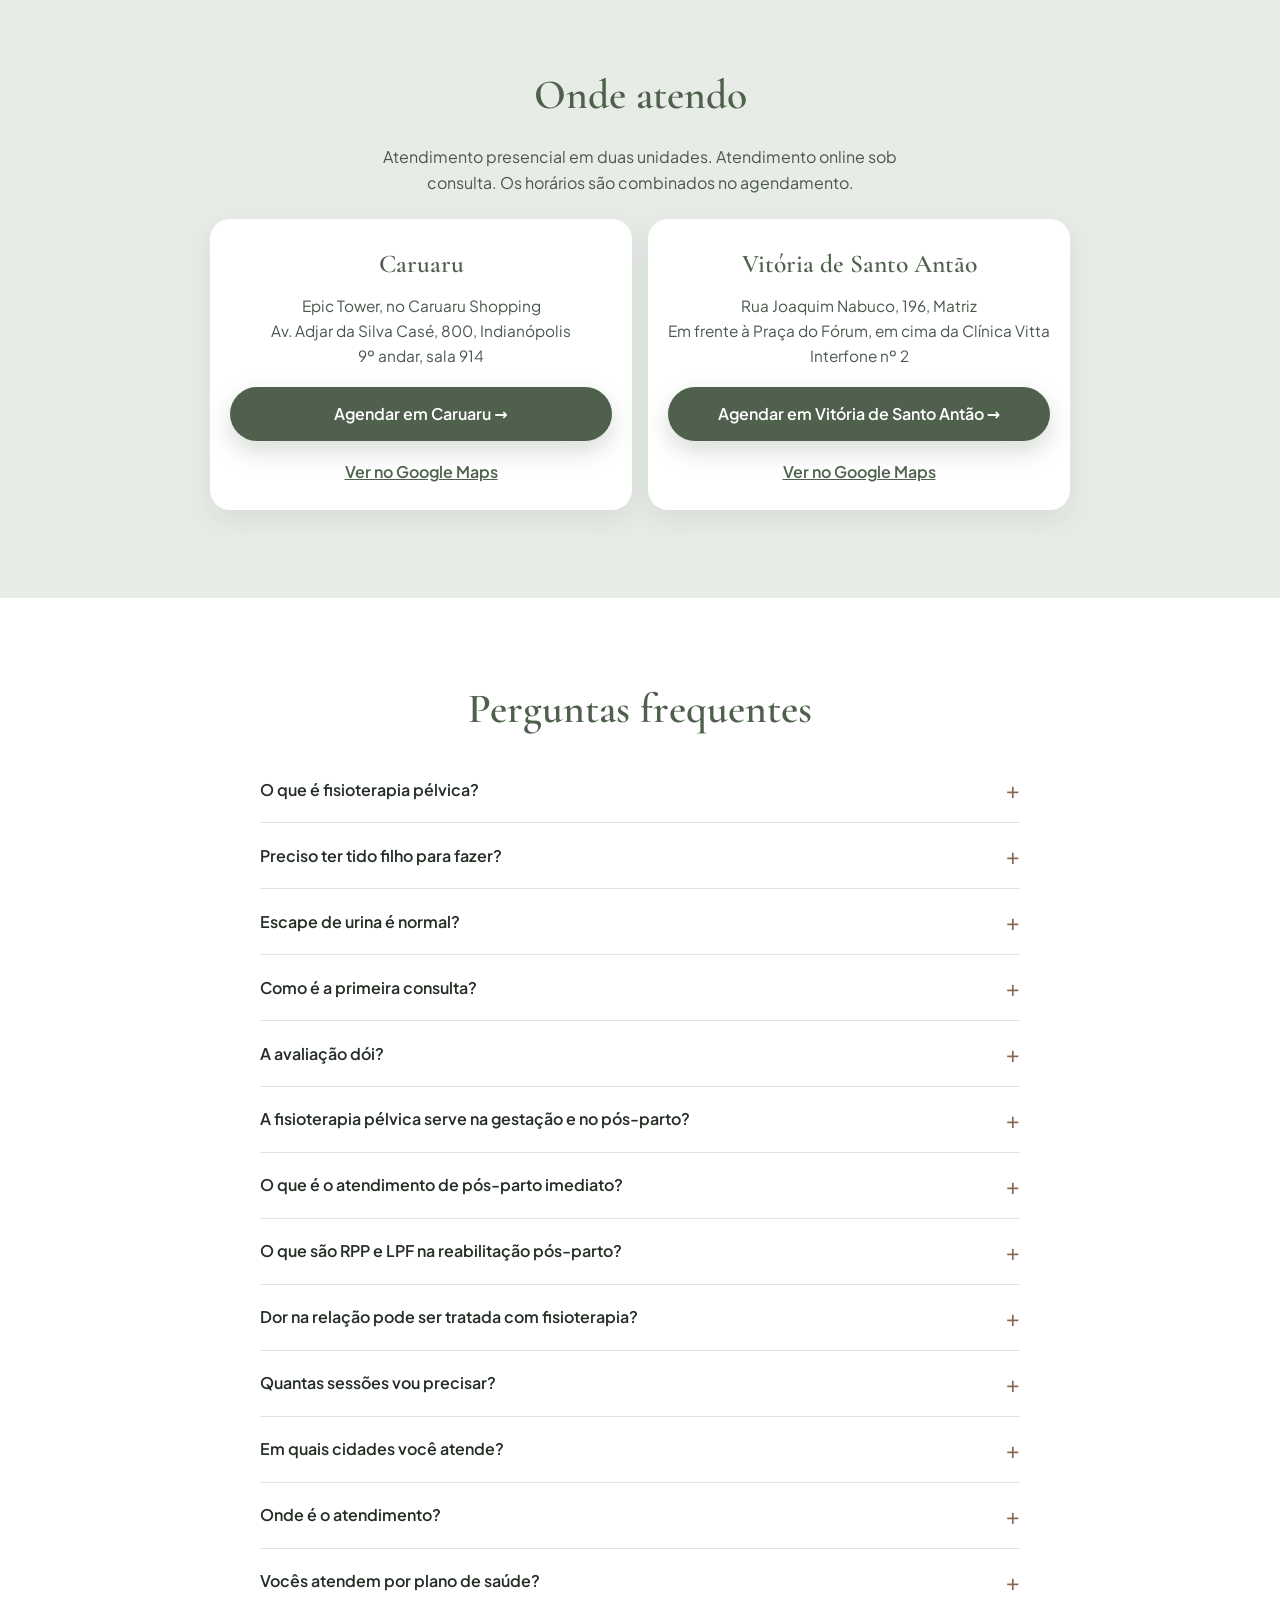
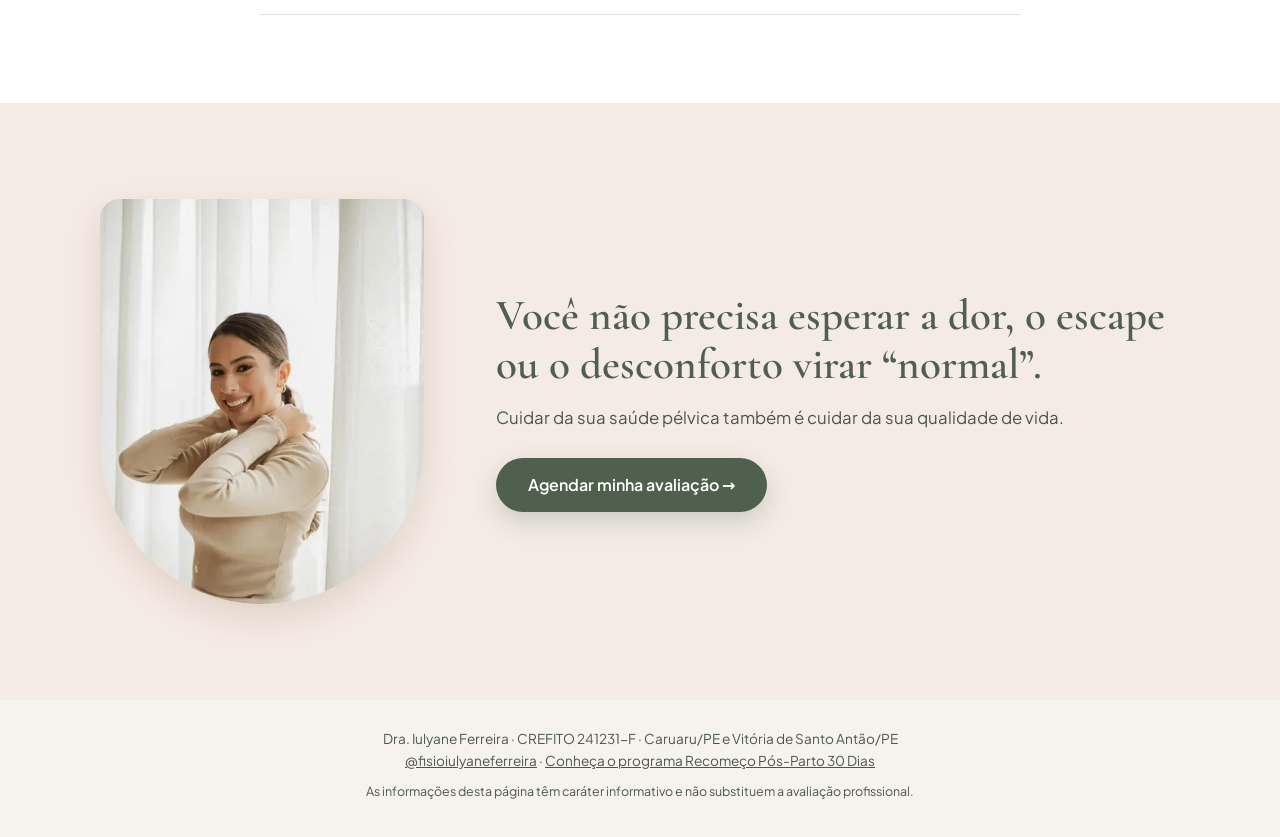
==== commit fddf3a99: "feat(agendamento): atendimentos pós-parto (imediato e RPP+LPF), bio completa, FAQ e dados estruturad" ====
--- a/agendamento/index.html
+++ b/agendamento/index.html
@@ -136,6 +136,37 @@
 .topics li::before {
   content: ""; flex: 0 0 10px; height: 10px; border-radius: 0 100% 0 100%;
   background: var(--nude); transform: rotate(-8deg);
+}
+
+/* Bio ampliada */
+.about-text .about-sub { font-family: var(--font-serif); font-weight: 600; font-size: 1.5rem; line-height: 1.2; color: var(--sage); margin: 26px 0 10px; }
+.formacoes { list-style: none; display: grid; gap: 8px; margin-bottom: 8px; }
+.formacoes li { position: relative; padding-left: 22px; color: var(--text-muted); font-size: 0.98rem; line-height: 1.45; }
+.formacoes li::before { content: ""; position: absolute; left: 0; top: 7px; width: 10px; height: 10px; border-radius: 0 100% 0 100%; background: var(--nude); transform: rotate(-8deg); }
+.about-text .about-close { font-family: var(--font-serif); font-weight: 600; font-size: 1.35rem; color: var(--nude-dark); margin-top: 6px; }
+
+/* Atendimentos pós-parto */
+.services { padding: 56px 0; background: var(--bg-main); }
+.services h2 { font-family: var(--font-serif); font-weight: 600; font-size: 2rem; line-height: 1.15; text-align: center; color: var(--sage); margin-bottom: 12px; }
+.services-intro { text-align: center; color: var(--text-muted); margin: 0 auto 28px; max-width: 620px; }
+.service-cards { display: grid; gap: 20px; grid-template-columns: 1fr; }
+.service-card { background: var(--bg-surface); border: 1px solid var(--sage-light); border-radius: 24px; padding: 26px 22px; box-shadow: 0 10px 26px rgba(79, 96, 77, 0.08); display: flex; flex-direction: column; }
+.service-card h3 { font-family: var(--font-serif); font-weight: 600; font-size: 1.7rem; line-height: 1.15; color: var(--sage); margin-bottom: 12px; }
+.service-tag { display: inline-block; vertical-align: middle; margin-left: 6px; padding: 3px 10px; font-family: var(--font-sans); font-size: 0.72rem; font-weight: 700; letter-spacing: 0.04em; color: var(--nude-dark); background: var(--nude-light); border-radius: 999px; }
+.service-card h4 { font-family: var(--font-sans); font-size: 0.95rem; font-weight: 700; color: var(--nude-dark); margin: 18px 0 6px; }
+.service-card p { color: var(--text-muted); font-size: 1rem; line-height: 1.55; margin-bottom: 12px; }
+.service-card .service-lead { font-family: var(--font-serif); font-size: 1.2rem; line-height: 1.35; color: var(--text-dark); }
+.service-card .service-list-title { font-weight: 600; color: var(--text-dark); margin-top: 6px; }
+.service-list { list-style: none; display: grid; gap: 8px; margin-bottom: 14px; }
+.service-list li { position: relative; padding-left: 22px; color: var(--text-muted); font-size: 0.97rem; line-height: 1.45; }
+.service-list li::before { content: ""; position: absolute; left: 0; top: 7px; width: 10px; height: 10px; border-radius: 0 100% 0 100%; background: var(--sage); transform: rotate(-8deg); }
+.service-card .service-close { font-weight: 600; color: var(--sage); margin-top: 6px; margin-bottom: 20px; }
+.service-card .btn { margin-top: auto; width: 100%; }
+@media (min-width: 900px) {
+  .services { padding: 96px 0; }
+  .services h2 { font-size: 2.6rem; }
+  .service-cards { grid-template-columns: 1fr 1fr; gap: 28px; align-items: stretch; }
+  .service-card { padding: 34px 30px; }
 }
 
 /* 4. Fechamento */
@@ -265,8 +296,27 @@
       "@type": "Person",
       "@id": "https://iuly.vercel.app/agendamento#iulyane",
       "name": "Iulyane Ferreira",
-      "jobTitle": "Fisioterapeuta pélvica",
+      "jobTitle": "Fisioterapeuta, especialista em saúde da mulher",
+      "description": "Fisioterapeuta há 10 anos, com atuação em saúde da mulher, gestação, parto e pós-parto. CREFITO 241231-F.",
       "sameAs": "https://www.instagram.com/fisioiulyaneferreira"
+    },
+    {
+      "@type": "Service",
+      "@id": "https://iuly.vercel.app/agendamento#pos-parto-imediato",
+      "name": "Pós-parto imediato",
+      "serviceType": "Fisioterapia no pós-parto imediato",
+      "description": "Cuidado especializado para os primeiros momentos após o parto, no hospital ou em casa, com avaliação individual, orientações de conforto, cicatriz, assoalho pélvico, amamentação e retomada gradual das atividades.",
+      "provider": { "@id": "https://iuly.vercel.app/agendamento#iulyane" },
+      "areaServed": ["Caruaru", "Vitória de Santo Antão"]
+    },
+    {
+      "@type": "Service",
+      "@id": "https://iuly.vercel.app/agendamento#reabilitacao-pos-parto",
+      "name": "Reabilitação Pós-Parto (RPP + LPF)",
+      "serviceType": "Reabilitação pós-parto",
+      "description": "Processo individualizado de reabilitação após a gestação e o parto, com RPP (Reabilitação Pós-Parto) e LPF (Low Pressure Fitness), para recuperar função, força, controle corporal e confiança nos movimentos.",
+      "provider": { "@id": "https://iuly.vercel.app/agendamento#iulyane" },
+      "areaServed": ["Caruaru", "Vitória de Santo Antão"]
     },
     {
       "@type": [
@@ -376,6 +426,22 @@
     },
     {
       "@type": "Question",
+      "name": "O que é o atendimento de pós-parto imediato?",
+      "acceptedAnswer": {
+        "@type": "Answer",
+        "text": "É um cuidado especializado para os primeiros momentos após o parto, feito no hospital ou na sua casa, de acordo com a necessidade da mãe. Inclui avaliação, orientações de conforto, posicionamento e mobilidade, cuidados com a cicatriz, orientações para o assoalho pélvico e para a amamentação, e o uso de taping ou da órtese Calcinha Kinesio Curve quando indicados."
+      }
+    },
+    {
+      "@type": "Question",
+      "name": "O que são RPP e LPF na reabilitação pós-parto?",
+      "acceptedAnswer": {
+        "@type": "Answer",
+        "text": "RPP é a Reabilitação Pós-Parto, um trabalho de consciência corporal, respiração e controle da musculatura abdominal e do assoalho pélvico. LPF é o Low Pressure Fitness, que usa técnicas posturais e respiratórias e entra de forma progressiva, quando há indicação. A escolha das técnicas é feita na avaliação, de forma individual."
+      }
+    },
+    {
+      "@type": "Question",
       "name": "Dor na relação pode ser tratada com fisioterapia?",
       "acceptedAnswer": {
         "@type": "Answer",
@@ -446,10 +512,26 @@
         </div>
         <div class="about-text">
           <p class="script">Prazer, eu sou Iulyane.</p>
-          <p class="creds">Fisioterapeuta, CREFITO 241231F</p>
-          <p class="big">Sou fisioterapeuta, apaixonada pelo cuidado com a mulher e pela forma como a fisioterapia pode transformar a relação com o próprio corpo.</p>
-          <p>Na fisioterapia pélvica, meu objetivo é olhar para você de forma integral, entendendo seus sintomas, sua rotina, sua história e o momento de vida que está vivendo.</p>
-          <p>Meu atendimento é baseado em escuta, avaliação individualizada e estratégias respaldadas pela ciência, sempre respeitando seus limites e objetivos.</p>
+          <p class="creds">Especialista em Saúde da Mulher | CREFITO 241231-F</p>
+          <p class="big">Há 10 anos, dedico meu trabalho ao cuidado e à reabilitação da mulher, com um olhar especializado para as transformações do corpo durante a gestação, o parto e o pós-parto.</p>
+          <p>Minha atuação une conhecimento técnico, experiência clínica e cuidado humanizado, respeitando a individualidade, o momento e as necessidades de cada mulher.</p>
+          <h2 class="about-sub">Principais formações</h2>
+          <ul class="formacoes">
+            <li>Formação em Método Gasquet: Pré e Pós-Parto e Diástase Abdominal</li>
+            <li>Formação em RPP: Reabilitação Pós-Parto</li>
+            <li>Formação em LPF: Low Pressure Fitness, aplicado à reabilitação pós-parto</li>
+            <li>Formação em Terapias Manuais aplicadas à Pelve e ao Assoalho Pélvico</li>
+            <li>Formação como Doula pelo Instituto GAMA (Grupo de Apoio à Maternidade Ativa)</li>
+            <li>Instrutora de Pilates Clássico, formada pela Pilates Zone (2018)</li>
+            <li>Formação e habilitação para utilização de Taping no cuidado pós-parto</li>
+            <li>Habilitação para orientação e utilização da órtese Calcinha Kinesio Curve</li>
+          </ul>
+          <h2 class="about-sub">Uma experiência construída ao longo de 10 anos</h2>
+          <p>Minha trajetória profissional é dedicada ao cuidado da mulher e ao entendimento das mudanças que acontecem no corpo durante e após a gestação.</p>
+          <p>Por meio de uma abordagem individualizada, utilizo diferentes recursos e métodos de reabilitação para acompanhar cada mulher em seu processo de recuperação, sempre respeitando seu tempo, suas necessidades e seus objetivos.</p>
+          <h2 class="about-sub">Meu propósito</h2>
+          <p>Acredito que o pós-parto merece ser vivido com informação, acolhimento e cuidado especializado. Por isso, cada atendimento é pensado para olhar para a mulher como um todo: não apenas para o abdômen, para a cicatriz ou para o assoalho pélvico, mas para a sua experiência de se tornar mãe e de reencontrar o próprio corpo depois da gestação.</p>
+          <p class="about-close">Cuidar do seu corpo também é cuidar de você.</p>
         </div>
       </div>
     </section>
@@ -471,6 +553,52 @@
           <article class="topic"><h3>Recuperação no pós-parto</h3><p>Cuidado com o corpo depois do parto, respeitando o seu tempo e o tipo de parto.</p></article>
           <article class="topic"><h3>Diástase abdominal</h3><p>Separação da musculatura do abdômen que pode aparecer na gestação ou depois. A avaliação define o melhor caminho.</p></article>
           <article class="topic"><h3>Alterações no assoalho pélvico</h3><p>Sensação de peso, pressão ou de “bolinha” na vagina merece avaliação profissional.</p></article>
+        </div>
+      </div>
+    </section>
+
+    <!-- Atendimentos pós-parto -->
+    <section class="services" id="posparto">
+      <div class="container">
+        <h2>Atendimentos para o pós-parto</h2>
+        <p class="services-intro">Dois cuidados pensados para momentos diferentes da recuperação, sempre a partir da sua avaliação individual.</p>
+        <div class="service-cards">
+          <article class="service-card" id="posparto-imediato">
+            <h3>Pós-parto imediato</h3>
+            <p class="service-lead">Um cuidado especializado para os primeiros momentos após o parto, realizado no hospital ou no conforto da sua casa, de acordo com a necessidade da mãe.</p>
+            <p>O atendimento é individualizado e tem como objetivo oferecer acolhimento, orientação e cuidados específicos para esse período tão importante da recuperação.</p>
+            <p class="service-list-title">Durante a consulta, podem ser realizados:</p>
+            <ul class="service-list">
+              <li>Avaliação do estado geral e das principais queixas do pós-parto;</li>
+              <li>Orientações para posicionamento, mobilidade e cuidados nas atividades do dia a dia;</li>
+              <li>Orientações para conforto e recuperação abdominal e pélvica;</li>
+              <li>Aplicação de taping, quando indicada, como recurso complementar para conforto, suporte e auxílio no manejo das alterações comuns do pós-parto;</li>
+              <li>Orientações e cuidados relacionados à cicatriz, quando houver cesariana ou outro procedimento;</li>
+              <li>Avaliação e orientações iniciais para o assoalho pélvico;</li>
+              <li>Orientação quanto ao uso da órtese/Calcinha Kinesio Curve, incluindo indicação, colocação e utilização adequada, conforme a avaliação individual;</li>
+              <li>Orientações para amamentação, posicionamento e manejo corporal, quando necessário;</li>
+              <li>Orientações sobre sinais de atenção e cuidados durante a recuperação;</li>
+              <li>Orientações para retomada gradual dos movimentos e das atividades.</li>
+            </ul>
+            <p>O atendimento respeita o tipo de parto, o tempo de pós-parto, as condições clínicas e as necessidades individuais de cada mulher.</p>
+            <p class="service-close">Um cuidado completo para os primeiros dias: acolher, orientar e proporcionar mais conforto durante o início da sua recuperação.</p>
+            <a class="btn js-wa" href="https://wa.me/5581997120047?text=Ol%C3%A1%2C%20Iulyane%21%20Vim%20pelo%20seu%20site%20e%20quero%20saber%20mais%20sobre%20o%20atendimento%20de%20p%C3%B3s-parto%20imediato." target="_blank" rel="noopener" data-local="posparto-imediato">Saber mais sobre o pós-parto imediato →</a>
+          </article>
+
+          <article class="service-card" id="reabilitacao-posparto">
+            <h3>Reabilitação Pós-Parto <span class="service-tag">RPP + LPF</span></h3>
+            <p class="service-lead">Reconecte-se com o seu corpo após a gestação.</p>
+            <p>A gravidez e o parto provocam mudanças importantes na musculatura abdominal, no assoalho pélvico, na postura e na respiração.</p>
+            <p>A reabilitação pós-parto é um processo individualizado que busca recuperar, progressivamente, função, força, controle corporal e confiança nos movimentos.</p>
+            <h4>RPP: Reabilitação Pós-Parto</h4>
+            <p>Uma abordagem direcionada às necessidades específicas do corpo após a gestação e o parto. O trabalho envolve consciência corporal, respiração, controle e coordenação da musculatura abdominal e do assoalho pélvico, respeitando o momento de recuperação de cada mulher.</p>
+            <h4>LPF: Low Pressure Fitness</h4>
+            <p>O LPF utiliza técnicas posturais e respiratórias associadas ao controle corporal, podendo integrar o processo de reeducação abdominal e postural quando houver indicação. A prática é inserida de forma progressiva, considerando a avaliação individual e o momento adequado para cada paciente.</p>
+            <h4>Seu tratamento é individual</h4>
+            <p>A escolha das técnicas, exercícios e progressões é feita a partir da avaliação e das características de cada pós-parto. O objetivo não é apenas recuperar o abdômen esteticamente. É recuperar função, controle, consciência corporal e segurança para voltar a se movimentar.</p>
+            <p class="service-close">Agende sua avaliação e descubra qual estratégia de reabilitação é mais adequada para o seu momento.</p>
+            <a class="btn js-wa" href="https://wa.me/5581997120047?text=Ol%C3%A1%2C%20Iulyane%21%20Vim%20pelo%20seu%20site%20e%20quero%20agendar%20uma%20avalia%C3%A7%C3%A3o%20de%20reabilita%C3%A7%C3%A3o%20p%C3%B3s-parto%20%28RPP%20%2B%20LPF%29." target="_blank" rel="noopener" data-local="rpp-lpf">Agendar minha avaliação →</a>
+          </article>
         </div>
       </div>
     </section>
@@ -508,6 +636,8 @@
           <details><summary><h3>Como é a primeira consulta?</h3></summary><p>A primeira avaliação dura cerca de 1h a 1h30. Começa com uma conversa sobre seus sintomas, sua rotina e sua história. Depois vem a avaliação física e a definição do plano de cuidado.</p></details>
           <details><summary><h3>A avaliação dói?</h3></summary><p>Ela é feita com respeito aos seus limites, com conversa antes e explicação de cada passo. Você pode pedir para parar a qualquer momento.</p></details>
           <details><summary><h3>A fisioterapia pélvica serve na gestação e no pós-parto?</h3></summary><p>Pode fazer parte do cuidado nas duas fases: na preparação para o parto, durante a gestação e na recuperação depois do parto, incluindo a diástase abdominal. Cada caso é avaliado individualmente.</p></details>
+          <details><summary><h3>O que é o atendimento de pós-parto imediato?</h3></summary><p>É um cuidado especializado para os primeiros momentos após o parto, feito no hospital ou na sua casa, de acordo com a necessidade da mãe. Inclui avaliação, orientações de conforto, posicionamento e mobilidade, cuidados com a cicatriz, orientações para o assoalho pélvico e para a amamentação, e o uso de taping ou da órtese Calcinha Kinesio Curve quando indicados.</p></details>
+          <details><summary><h3>O que são RPP e LPF na reabilitação pós-parto?</h3></summary><p>RPP é a Reabilitação Pós-Parto, um trabalho de consciência corporal, respiração e controle da musculatura abdominal e do assoalho pélvico. LPF é o Low Pressure Fitness, que usa técnicas posturais e respiratórias e entra de forma progressiva, quando há indicação. A escolha das técnicas é feita na avaliação, de forma individual.</p></details>
           <details><summary><h3>Dor na relação pode ser tratada com fisioterapia?</h3></summary><p>A dor durante a relação tem causas variadas, e a fisioterapia pélvica pode fazer parte do cuidado. A avaliação individual mostra o que está envolvido no seu caso.</p></details>
           <details><summary><h3>Quantas sessões vou precisar?</h3></summary><p>Depende da sua queixa e de como você responde ao cuidado. Na avaliação, a fisioterapeuta explica o plano e a frequência que fazem sentido para você.</p></details>
           <details><summary><h3>Em quais cidades você atende?</h3></summary><p>Atendo em Caruaru e em Vitória de Santo Antão, em Pernambuco. Você escolhe a unidade na hora de chamar no WhatsApp.</p></details>
@@ -534,7 +664,7 @@
 
   <footer class="foot">
     <div class="container">
-      <p>Dra. Iulyane Ferreira · CREFITO 241231F · Caruaru/PE e Vitória de Santo Antão/PE</p>
+      <p>Dra. Iulyane Ferreira · CREFITO 241231-F · Caruaru/PE e Vitória de Santo Antão/PE</p>
       <p><a href="https://www.instagram.com/fisioiulyaneferreira/" target="_blank" rel="noopener">@fisioiulyaneferreira</a> · <a href="/">Conheça o programa Recomeço Pós-Parto 30 Dias</a></p>
       <p class="disclaimer">As informações desta página têm caráter informativo e não substituem a avaliação profissional.</p>
     </div>
